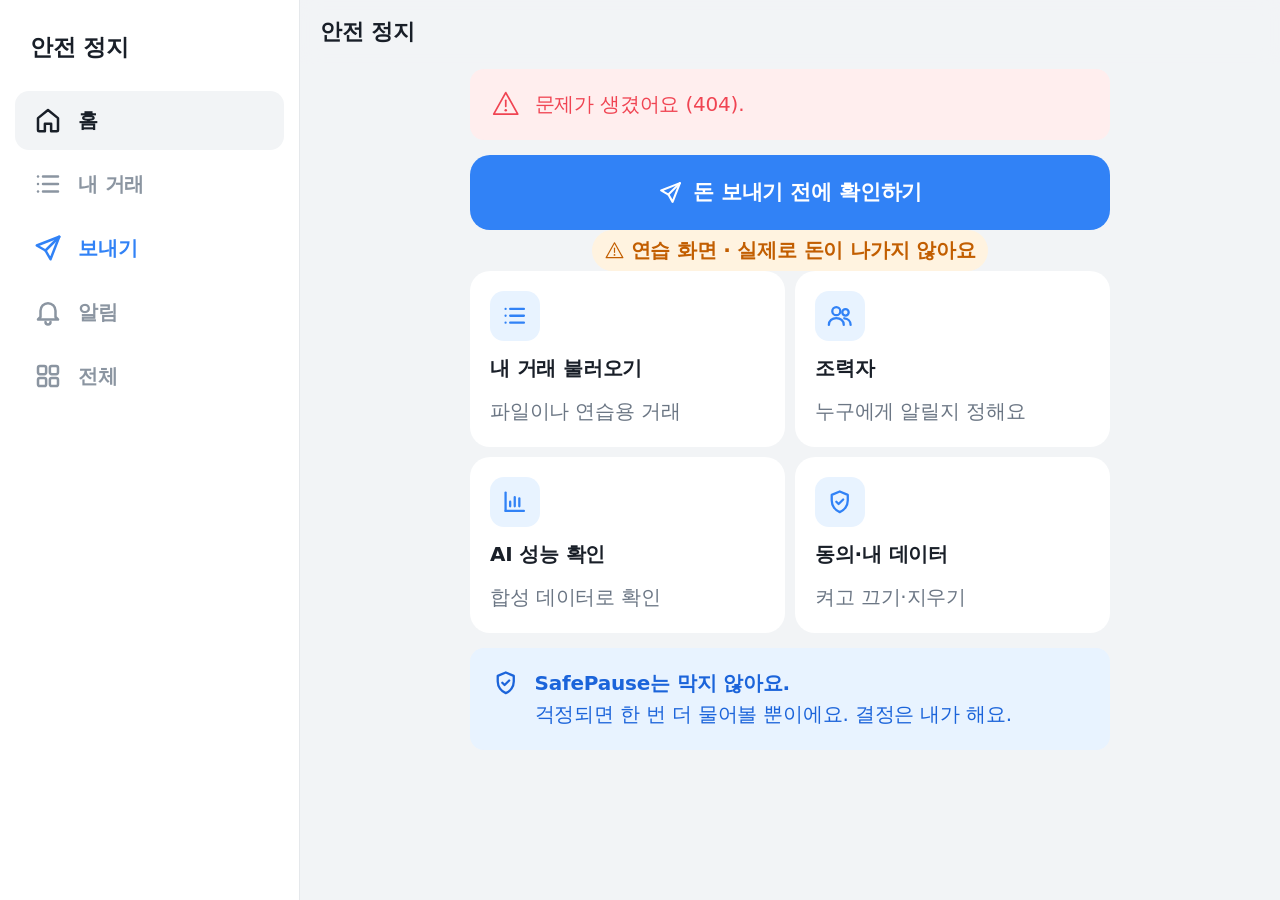
==== safepause/web/index.html @ 3ebd903e "refactor(api): 프레임워크 없는 서비스 계층·라우터·Pyodide 브리지, 새 화면(web), 서버 보안(세션 토큰·본문 한도·전역 예외), 저장 경쟁 수정" ====
<!doctype html>
<html lang="ko">
<head>
  <meta charset="utf-8">
  <meta name="viewport" content="width=device-width, initial-scale=1, viewport-fit=cover">
  <meta name="color-scheme" content="light dark">
  <meta name="theme-color" content="#f2f4f6" media="(prefers-color-scheme: light)">
  <meta name="theme-color" content="#101013" media="(prefers-color-scheme: dark)">
  <meta name="referrer" content="no-referrer">
  <meta http-equiv="Content-Security-Policy" content="default-src 'self'; script-src 'self' 'wasm-unsafe-eval'; worker-src 'self'; connect-src 'self'; img-src 'self' data: blob:; style-src 'self'; font-src 'self'; object-src 'none'; base-uri 'none'; form-action 'none'">
  <title>안전 정지 SafePause</title>
  <link rel="icon" href="icons/stop.svg" type="image/svg+xml">
  <link rel="stylesheet" href="css/app.css">
  <script type="module" src="js/main.js"></script>
</head>
<!-- spellcheck="false": 브라우저의 온라인 맞춤법 검사가 받는 사람·계좌번호 글을 밖으로 보내지 않게(S35) -->
<body spellcheck="false">
  <a class="skip-link" href="#main" data-skip="1">본문으로 바로 가기</a>

  <div id="app" class="app">
    <nav id="nav" class="bottom-nav" aria-label="주요 화면"></nav>
    <div class="shell">
      <header id="appbar" class="appbar"></header>
      <div id="engine-slot"></div>
      <main id="main" class="main" tabindex="-1"></main>
    </div>
    <div id="sheet-root"></div>
  </div>

  <div id="toast-root" class="toast-root"></div>
  <div id="announcer" class="sr-only" aria-live="assertive"></div>
  <noscript><p class="noscript">이 화면은 자바스크립트가 켜져 있어야 해요.</p></noscript>
</body>
</html>
---- safepause/web/css/app.css ----
/* SafePause v0.2 화면 스타일 — 모바일 우선, 토스 계열의 단순한 카드·목록 디자인.
 * - 외부 글꼴·CDN 없음(오프라인). 기기 기본 한글 글꼴을 쓴다.
 * - 글자 크기는 rem 단위(1rem = 20px, html 125%): 기본 글자 20px 이상(SPEC 접근성), 기기 글자 크기 설정을 그대로 따른다.
 * - 위계는 글자 크기 대신 굵기·색으로 나눈다(토스 '큰 글씨 모드' 수준).
 * - 밝은/어두운 모드, 움직임 줄이기 설정을 따른다.
 */

:root {
  --font: "Pretendard", "Apple SD Gothic Neo", "Noto Sans KR", "Noto Sans CJK KR", "Malgun Gothic",
    system-ui, -apple-system, "Segoe UI", sans-serif;

  --blue-50: #e8f3ff; --blue-100: #c9e2ff; --blue-400: #4593fc; --blue-500: #3182f6; --blue-600: #2272eb; --blue-700: #1b64da;
  --grey-50: #f9fafb; --grey-100: #f2f4f6; --grey-200: #e5e8eb; --grey-300: #d1d6db; --grey-400: #b0b8c1;
  --grey-500: #8b95a1; --grey-600: #6b7684; --grey-700: #4e5968; --grey-800: #333d4b; --grey-900: #191f28;
  --red-50: #ffeeee; --red-500: #f04452; --red-600: #e42939;
  --orange-50: #fff3e0; --orange-500: #fb8800; --orange-700: #c25e00;
  --green-50: #f0faf6; --green-500: #03b26c; --green-700: #028450;

  --bg: #ffffff;
  --bg-sub: var(--grey-100);
  --surface: #ffffff;
  --surface-2: var(--grey-50);
  --line: var(--grey-200);
  --text: var(--grey-900);
  --text-2: var(--grey-700);
  --text-3: var(--grey-600);
  --text-4: var(--grey-500);
  --primary: var(--blue-500);
  --primary-press: var(--blue-600);
  --primary-weak: var(--blue-50);
  --primary-weak-text: var(--blue-700);
  --danger: var(--red-500);
  --danger-weak: var(--red-50);
  --caution: var(--orange-500);
  --caution-text: var(--orange-700);
  --caution-weak: var(--orange-50);
  --ok: var(--green-500);
  --ok-text: var(--green-700);
  --ok-weak: var(--green-50);
  --scrim: rgba(0, 0, 0, 0.45);
  --shadow: 0 8px 24px rgba(0, 0, 0, 0.08);
  --focus: 0 0 0 3px rgba(49, 130, 246, 0.45);

  --r-s: 10px; --r-m: 14px; --r-l: 20px; --r-xl: 24px;
  --appbar-h: 3.2rem;
  --nav-h: 3.9rem;
  --gutter: 1rem;
  --content-max: 34rem;

  color-scheme: light dark;
}

@media (prefers-color-scheme: dark) {
  :root:not([data-theme="light"]) {
    --bg: #17171c; --bg-sub: #101013; --surface: #202027; --surface-2: #2c2c35; --line: #34343f;
    --text: #f5f6f8; --text-2: #c3c8cf; --text-3: #9ea4ad; --text-4: #7e858f;
    --primary: #4c8ff7; --primary-press: #3b7ff0; --primary-weak: #1c2c46; --primary-weak-text: #9cc3ff;
    --danger: #ff5b66; --danger-weak: #3a1d21; --caution: #ffa337; --caution-text: #ffba66; --caution-weak: #3a2a14;
    --ok: #2fd08a; --ok-text: #62e0a8; --ok-weak: #15332a; --scrim: rgba(0, 0, 0, 0.6); --shadow: none;
  }
}
:root[data-theme="dark"] {
  --bg: #17171c; --bg-sub: #101013; --surface: #202027; --surface-2: #2c2c35; --line: #34343f;
  --text: #f5f6f8; --text-2: #c3c8cf; --text-3: #9ea4ad; --text-4: #7e858f;
  --primary: #4c8ff7; --primary-press: #3b7ff0; --primary-weak: #1c2c46; --primary-weak-text: #9cc3ff;
  --danger: #ff5b66; --danger-weak: #3a1d21; --caution: #ffa337; --caution-text: #ffba66; --caution-weak: #3a2a14;
  --ok: #2fd08a; --ok-text: #62e0a8; --ok-weak: #15332a; --scrim: rgba(0, 0, 0, 0.6); --shadow: none;
}

/* ---- 기본 ------------------------------------------------------------------ */
*, *::before, *::after { box-sizing: border-box; }
html { font-size: 125%; -webkit-text-size-adjust: 100%; text-size-adjust: 100%; }
body {
  margin: 0; min-height: 100dvh; background: var(--bg-sub); color: var(--text);
  font-family: var(--font); font-size: 1rem; line-height: 1.55; letter-spacing: -0.01em;
  word-break: keep-all; overflow-wrap: anywhere; -webkit-font-smoothing: antialiased;
  -webkit-tap-highlight-color: transparent;
}
h1, h2, h3, h4, p, ul, ol, figure { margin: 0; }
ul, ol { padding: 0; list-style: none; }
button, input, select, textarea { font: inherit; color: inherit; letter-spacing: inherit; }
button { cursor: pointer; }
img, svg { display: block; }
[hidden] { display: none !important; }
:focus-visible { outline: none; box-shadow: var(--focus); border-radius: var(--r-s); }
.sr-only { position: absolute; width: 1px; height: 1px; padding: 0; margin: -1px; overflow: hidden; clip: rect(0 0 0 0); white-space: nowrap; border: 0; }
.skip-link { position: absolute; left: 1rem; top: -4rem; z-index: 100; background: var(--primary); color: #fff; padding: .6rem 1rem; border-radius: var(--r-s); text-decoration: none; font-weight: 700; }
.skip-link:focus { top: 1rem; }
.tnum { font-variant-numeric: tabular-nums; }

/* ---- 앱 틀(모바일: 위 앱바 + 아래 탭 / 넓은 화면: 왼쪽 메뉴) --------------------- */
.app { min-height: 100dvh; display: flex; flex-direction: column; }
.appbar {
  position: sticky; top: 0; z-index: 20; height: var(--appbar-h); display: flex; align-items: center; gap: .25rem;
  padding: 0 .5rem 0 var(--gutter); background: color-mix(in srgb, var(--bg-sub) 92%, transparent);
  backdrop-filter: saturate(1.4) blur(10px); -webkit-backdrop-filter: saturate(1.4) blur(10px);
}
.appbar.has-back { padding-left: .25rem; }
.appbar-title { flex: 1; font-size: 1.1rem; font-weight: 700; white-space: nowrap; overflow: hidden; text-overflow: ellipsis; }
.appbar-actions { display: flex; align-items: center; gap: .25rem; }
.icon-btn {
  width: 2.75rem; height: 2.75rem; display: inline-grid; place-items: center; border: 0; background: transparent;
  border-radius: 50%; color: var(--text-2);
}
.icon-btn:active { background: var(--line); }
.icon-btn svg { width: 1.5rem; height: 1.5rem; }

.main { flex: 1; width: 100%; max-width: var(--content-max); margin: 0 auto; padding: .25rem var(--gutter) calc(var(--nav-h) + 1.5rem); outline: none; }
.main.no-nav { padding-bottom: 2rem; }

.bottom-nav {
  position: fixed; left: 0; right: 0; bottom: 0; z-index: 30; height: var(--nav-h);
  display: grid; grid-template-columns: repeat(5, 1fr); background: var(--surface);
  border-top: 1px solid var(--line); padding: .25rem .25rem .35rem;
}
.nav-item {
  display: flex; flex-direction: column; align-items: center; justify-content: center; gap: .15rem; border: 0;
  background: transparent; color: var(--text-4); font-size: 1rem; font-weight: 600; text-decoration: none; border-radius: var(--r-m);
  min-height: 3rem;
}
.nav-item svg { width: 1.5rem; height: 1.5rem; }
.nav-item[aria-current="page"] { color: var(--text); }
.nav-item.primary-tab[aria-current="page"], .nav-item.primary-tab { color: var(--primary); }
.nav-item:active { background: var(--bg-sub); }

@media (min-width: 900px) {
  .app { flex-direction: row; }
  .bottom-nav {
    position: sticky; top: 0; left: auto; right: auto; height: 100dvh; width: 15rem; flex: none; order: -1;
    display: flex; flex-direction: column; gap: .25rem; padding: 1.25rem .75rem; border-top: 0; border-right: 1px solid var(--line);
  }
  .bottom-nav::before { content: "안전 정지"; font-size: 1.15rem; font-weight: 800; padding: .25rem .75rem 1rem; color: var(--text); }
  .nav-item { flex-direction: row; justify-content: flex-start; gap: .75rem; font-size: 1rem; padding: .7rem .9rem; min-height: 0; }
  .nav-item[aria-current="page"] { background: var(--bg-sub); }
  .shell { flex: 1; min-width: 0; display: flex; flex-direction: column; }
  .main { padding-bottom: 3rem; }
}

/* ---- 타이포그래피 ----------------------------------------------------------- */
.page-title { font-size: 1.45rem; font-weight: 800; line-height: 1.3; margin: .75rem 0 .35rem; letter-spacing: -0.02em; }
.page-sub { color: var(--text-3); margin-bottom: 1.25rem; }
.section-title { font-size: 1.1rem; font-weight: 700; margin: 1.75rem .25rem .75rem; display: flex; align-items: center; justify-content: space-between; gap: .5rem; }
.section-title .link { font-size: 1rem; font-weight: 600; color: var(--text-3); background: none; border: 0; padding: .25rem; display: inline-flex; align-items: center; }
.section-title .link svg { width: 1.1rem; height: 1.1rem; }
.muted { color: var(--text-3); }
.small { font-size: 1rem; }
.xs { font-size: 1rem; }
.strong { font-weight: 700; }
.center { text-align: center; }

/* ---- 카드·목록 ------------------------------------------------------------- */
.card { background: var(--surface); border-radius: var(--r-l); padding: 1.25rem; margin-bottom: .75rem; }
.card.tight { padding: .5rem 0; }
.card.flat { background: var(--surface-2); }
.card h2, .card h3 { font-size: 1.05rem; font-weight: 700; margin-bottom: .35rem; }
.card p + p { margin-top: .35rem; }
.card-row { display: flex; align-items: center; gap: .75rem; }
.card-row .grow { flex: 1; min-width: 0; }

.hero { padding: 1.5rem 1.25rem; }
.hero-status { display: flex; align-items: center; gap: .6rem; font-weight: 700; font-size: 1rem; margin-bottom: .5rem; }
.hero-status .dot { width: .625rem; height: .625rem; border-radius: 50%; background: var(--ok); box-shadow: 0 0 0 4px var(--ok-weak); }
.hero-status.off .dot { background: var(--grey-400); box-shadow: 0 0 0 4px var(--bg-sub); }
.hero-title { font-size: 1.35rem; font-weight: 800; line-height: 1.35; letter-spacing: -0.02em; }
.hero-note { color: var(--text-3); margin-top: .35rem; }

.stats { display: grid; grid-template-columns: repeat(3, 1fr); gap: .5rem; margin-top: 1.1rem; }
.stat { background: var(--surface-2); border-radius: var(--r-m); padding: .75rem .5rem; text-align: center; }
.stat b { display: block; font-size: 1.25rem; font-weight: 800; font-variant-numeric: tabular-nums; }
.stat span { font-size: 1rem; color: var(--text-3); font-weight: 600; }
.stat.caution b { color: var(--caution-text); }
.stat.high b { color: var(--danger); }
.stat.ok b { color: var(--ok-text); }

.list { background: var(--surface); border-radius: var(--r-l); overflow: hidden; margin-bottom: .75rem; }
.list-head { padding: 1rem 1.25rem .25rem; font-size: 1rem; font-weight: 700; color: var(--text-3); }
.row {
  width: 100%; display: flex; align-items: center; gap: .875rem; padding: .875rem 1.25rem; background: none; border: 0;
  text-align: left; color: inherit; text-decoration: none; min-height: 4rem;
}
button.row:active, a.row:active { background: var(--bg-sub); }
.row + .row { border-top: 1px solid color-mix(in srgb, var(--line) 60%, transparent); }
.row-icon {
  width: 2.625rem; height: 2.625rem; border-radius: 50%; display: grid; place-items: center; flex: none;
  background: var(--bg-sub); color: var(--text-2);
}
.row-icon svg { width: 1.375rem; height: 1.375rem; }
.row-icon.blue { background: var(--primary-weak); color: var(--primary); }
.row-icon.red { background: var(--danger-weak); color: var(--danger); }
.row-icon.orange { background: var(--caution-weak); color: var(--caution-text); }
.row-icon.green { background: var(--ok-weak); color: var(--ok-text); }
.row-main { flex: 1; min-width: 0; }
.row-title { font-weight: 600; white-space: nowrap; overflow: hidden; text-overflow: ellipsis; }
.row-sub { font-size: 1rem; color: var(--text-3); margin-top: .1rem; }
.row-end { text-align: right; flex: none; max-width: 100%; }
.row.wrap { flex-wrap: wrap; }
.row.wrap .row-end { margin-left: auto; }
.row-amount { font-weight: 700; font-variant-numeric: tabular-nums; }
.row-amount.in { color: var(--primary); }
.row-chev { color: var(--grey-400); width: 1.25rem; height: 1.25rem; flex: none; }
.row-chev svg { width: 1.25rem; height: 1.25rem; }
.row-tags { display: flex; flex-wrap: wrap; gap: .3rem; margin-top: .4rem; }

.date-head { font-size: 1rem; font-weight: 700; color: var(--text-3); padding: 1rem 1.25rem .25rem; }

/* ---- 뱃지·태그·칩 ----------------------------------------------------------- */
.badge { display: inline-flex; align-items: center; gap: .25rem; font-size: 1rem; font-weight: 700; padding: .2rem .55rem; border-radius: 999px; white-space: nowrap; }
.badge svg { width: .95rem; height: .95rem; }
.badge.none { background: var(--ok-weak); color: var(--ok-text); }
.badge.caution { background: var(--caution-weak); color: var(--caution-text); }
.badge.high { background: var(--danger-weak); color: var(--danger); }
.badge.info { background: var(--primary-weak); color: var(--primary-weak-text); }
.badge.grey { background: var(--bg-sub); color: var(--text-3); }
.tag { display: inline-flex; align-items: center; gap: .25rem; font-size: 1rem; font-weight: 600; color: var(--text-2); background: var(--bg-sub); padding: .2rem .55rem; border-radius: var(--r-s); }
.tag svg { width: .95rem; height: .95rem; }

.chips { display: flex; gap: .5rem; overflow-x: auto; padding: .25rem 0 .75rem; scrollbar-width: none; }
.chips::-webkit-scrollbar { display: none; }
.chip {
  flex: none; border: 1px solid var(--line); background: var(--surface); color: var(--text-2); border-radius: 999px;
  padding: .5rem 1rem; font-weight: 600; font-size: 1rem; display: inline-flex; align-items: center; gap: .35rem;
}
.chip[aria-pressed="true"] { background: var(--grey-800); border-color: var(--grey-800); color: #fff; }
:root[data-theme="dark"] .chip[aria-pressed="true"] { background: var(--text); color: var(--bg); }
@media (prefers-color-scheme: dark) { :root:not([data-theme="light"]) .chip[aria-pressed="true"] { background: var(--text); color: var(--bg); } }
.chip svg { width: 1rem; height: 1rem; }

/* ---- 버튼 ----------------------------------------------------------------- */
.btn {
  display: inline-flex; align-items: center; justify-content: center; gap: .5rem; border: 0; border-radius: var(--r-m);
  font-weight: 700; padding: .8rem 1.1rem; min-height: 3.25rem; background: var(--bg-sub); color: var(--text);
  transition: transform .08s ease, background-color .15s ease; text-decoration: none; line-height: 1.3;
}
.btn:active:not(:disabled) { transform: scale(0.98); }
.btn:disabled { opacity: .45; cursor: not-allowed; }
.btn svg { width: 1.25rem; height: 1.25rem; flex: none; }
.btn.primary { background: var(--primary); color: #fff; }
.btn.primary:active:not(:disabled) { background: var(--primary-press); }
.btn.weak { background: var(--primary-weak); color: var(--primary-weak-text); }
.btn.danger { background: var(--danger); color: #fff; }
.btn.danger-weak { background: var(--danger-weak); color: var(--danger); }
.btn.ghost { background: transparent; color: var(--text-2); }
.btn.block { width: 100%; }
.btn.big { min-height: 3.75rem; font-size: 1.05rem; border-radius: var(--r-l); }
.btn.sm { min-height: 2.5rem; padding: .45rem .85rem; font-size: 1rem; border-radius: var(--r-s); }
.btn[aria-busy="true"] { position: relative; color: transparent; }
.btn[aria-busy="true"]::after {
  content: ""; position: absolute; width: 1.25rem; height: 1.25rem; border-radius: 50%;
  border: 2.5px solid rgba(255, 255, 255, .5); border-top-color: #fff; animation: spin .8s linear infinite;
}
.btn:not(.primary):not(.danger)[aria-busy="true"]::after { border-color: var(--line); border-top-color: var(--text-2); }
.btn-row { display: flex; gap: .5rem; }
.btn-row > .btn { flex: 1; }
.btn-col { display: grid; gap: .5rem; }

.quick { display: grid; grid-template-columns: repeat(2, 1fr); gap: .5rem; margin-bottom: .75rem; }
.quick-item {
  display: flex; flex-direction: column; align-items: flex-start; gap: .6rem; padding: 1rem; border: 0; border-radius: var(--r-l);
  background: var(--surface); color: var(--text); text-align: left; text-decoration: none; min-height: 6.25rem;
}
.quick-item:active { background: var(--surface-2); }
.quick-item .qi-icon { width: 2.5rem; height: 2.5rem; border-radius: var(--r-m); display: grid; place-items: center; background: var(--primary-weak); color: var(--primary); }
.quick-item .qi-icon svg { width: 1.375rem; height: 1.375rem; }
.quick-item b { font-size: 1rem; }
.quick-item span { font-size: 1rem; color: var(--text-3); }

.cta-bar {
  position: sticky; bottom: calc(var(--nav-h) + .5rem); z-index: 10; padding-top: .75rem;
  background: linear-gradient(to bottom, transparent, var(--bg-sub) 35%);
}
@media (min-width: 900px) { .cta-bar { bottom: 1rem; } }
.main.no-nav .cta-bar { bottom: .75rem; }

/* ---- 입력 ----------------------------------------------------------------- */
.field { margin-bottom: 1.1rem; }
.field > label, .field-label { display: block; font-size: 1rem; font-weight: 600; color: var(--text-2); margin-bottom: .4rem; }
.input, select.input, textarea.input {
  width: 100%; border: 1.5px solid transparent; background: var(--bg-sub); border-radius: var(--r-m);
  padding: .85rem 1rem; min-height: 3.25rem; font-size: 1rem; outline: none; appearance: none;
}
.card .input { background: var(--surface-2); }
.input:focus { border-color: var(--primary); background: var(--surface); }
.input.big { font-size: 1.35rem; font-weight: 700; padding: .9rem 1rem; }
.input[aria-invalid="true"] { border-color: var(--danger); }
textarea.input { min-height: 5rem; resize: vertical; }
select.input { background-image: linear-gradient(45deg, transparent 50%, var(--text-3) 50%), linear-gradient(135deg, var(--text-3) 50%, transparent 50%);
  background-position: calc(100% - 1.25rem) 50%, calc(100% - .95rem) 50%; background-size: .35rem .35rem; background-repeat: no-repeat; padding-right: 2.5rem; }
.hint { font-size: 1rem; color: var(--text-3); margin-top: .35rem; }
.amount-easy { font-size: 1rem; font-weight: 700; color: var(--primary); min-height: 1.5rem; margin-top: .35rem; }
.error-text { color: var(--danger); font-weight: 600; font-size: 1rem; margin-top: .5rem; }

.segmented { display: grid; grid-auto-flow: column; grid-auto-columns: 1fr; gap: .25rem; background: var(--bg-sub); border-radius: var(--r-m); padding: .25rem; }
.card .segmented { background: var(--surface-2); }
.segmented label { position: relative; }
.segmented input { position: absolute; opacity: 0; inset: 0; margin: 0; cursor: pointer; }
.segmented span {
  display: flex; align-items: center; justify-content: center; gap: .3rem; text-align: center; padding: .65rem .4rem;
  border-radius: var(--r-s); font-weight: 600; font-size: 1rem; color: var(--text-3); min-height: 2.75rem; line-height: 1.25;
}
.segmented span svg { width: 1.05rem; height: 1.05rem; flex: none; }
.segmented input:checked + span { background: var(--surface); color: var(--text); box-shadow: 0 1px 4px rgba(0,0,0,.08); }
.segmented input:focus-visible + span { box-shadow: var(--focus); }

.check-row { display: flex; align-items: center; gap: .75rem; padding: .6rem 0; cursor: pointer; }
.check-row input[type="checkbox"], .check-row input[type="radio"] { width: 1.375rem; height: 1.375rem; accent-color: var(--primary); flex: none; margin: 0; }
.check-row .grow { flex: 1; }

/* 스위치 */
.switch-row { display: flex; align-items: flex-start; gap: .875rem; padding: 1.1rem 1.25rem; }
.switch-row + .switch-row { border-top: 1px solid color-mix(in srgb, var(--line) 60%, transparent); }
.switch-row .row-main h3 { font-size: 1rem; font-weight: 700; margin-bottom: .2rem; }
.switch-row .row-main p { font-size: 1rem; color: var(--text-3); }
.switch {
  flex: none; width: 3.25rem; height: 2rem; border-radius: 999px; border: 0; background: var(--grey-300);
  position: relative; transition: background-color .2s ease; margin-top: .15rem; padding: 0;
}
.switch::after {
  content: ""; position: absolute; top: .1875rem; left: .1875rem; width: 1.625rem; height: 1.625rem; border-radius: 50%;
  background: #fff; box-shadow: 0 1px 3px rgba(0,0,0,.25); transition: transform .2s ease;
}
.switch[aria-checked="true"] { background: var(--primary); }
.switch[aria-checked="true"]::after { transform: translateX(1.25rem); }
.switch[aria-busy="true"] { opacity: .6; }

/* ---- 안내 상자 ------------------------------------------------------------ */
.notice { display: flex; gap: .75rem; align-items: flex-start; padding: 1rem 1.1rem; border-radius: var(--r-m); background: var(--surface-2); margin-bottom: .75rem; font-size: 1rem; color: var(--text-2); }
.notice svg { width: 1.375rem; height: 1.375rem; flex: none; margin-top: .05rem; }
.notice.blue { background: var(--primary-weak); color: var(--primary-weak-text); }
.notice.red { background: var(--danger-weak); color: var(--danger); }
.notice.orange { background: var(--caution-weak); color: var(--caution-text); }
.notice.green { background: var(--ok-weak); color: var(--ok-text); }
.notice strong { font-weight: 700; }
.notice ul { list-style: disc; padding-left: 1.2rem; margin-top: .3rem; }
.practice-pill { display: inline-flex; align-items: center; gap: .35rem; font-size: 1rem; font-weight: 700; color: var(--caution-text); background: var(--caution-weak); border-radius: 999px; padding: .25rem .65rem; }
.practice-pill svg { width: .95rem; height: .95rem; }

.empty { text-align: center; padding: 2.5rem 1rem; color: var(--text-3); }
.empty svg { width: 3rem; height: 3rem; margin: 0 auto .75rem; color: var(--grey-400); }
.empty b { display: block; color: var(--text-2); font-size: 1rem; margin-bottom: .25rem; }

/* ---- 표(성능 확인) --------------------------------------------------------- */
.table-wrap { overflow-x: auto; border-radius: var(--r-m); background: var(--surface); margin-bottom: .75rem; }
table { border-collapse: collapse; width: 100%; font-size: 1rem; }
caption { text-align: left; font-weight: 700; padding: .9rem 1rem .4rem; }
th, td { padding: .6rem .8rem; border-top: 1px solid var(--line); text-align: left; vertical-align: top; }
thead th { border-top: 0; color: var(--text-3); font-size: 1rem; font-weight: 700; white-space: nowrap; }
td.num { text-align: right; font-variant-numeric: tabular-nums; white-space: nowrap; font-weight: 600; }
tbody th { font-weight: 600; color: var(--text-2); }

.meter { height: .5rem; border-radius: 999px; background: var(--bg-sub); overflow: hidden; margin-top: .4rem; }
.meter > i { display: block; height: 100%; border-radius: inherit; background: var(--primary); }
.metric { padding: .9rem 1.25rem; }
.metric + .metric { border-top: 1px solid color-mix(in srgb, var(--line) 60%, transparent); }
.metric-top { display: flex; justify-content: space-between; gap: .75rem; align-items: baseline; }
.metric-top b { font-size: 1.05rem; font-variant-numeric: tabular-nums; }

/* ---- 시트·대화상자 ---------------------------------------------------------- */
.overlay { position: fixed; inset: 0; z-index: 50; background: var(--scrim); display: flex; align-items: flex-end; justify-content: center; animation: fade .18s ease; }
.sheet {
  width: 100%; max-width: 36rem; max-height: calc(100dvh - 2rem); overflow-y: auto; background: var(--surface);
  border-radius: var(--r-xl) var(--r-xl) 0 0; padding: .6rem var(--gutter) 1.5rem; animation: rise .24s cubic-bezier(.2,.8,.2,1);
  overscroll-behavior: contain; outline: none;
}
.sheet::before { content: ""; display: block; width: 2.5rem; height: .3rem; border-radius: 999px; background: var(--grey-300); margin: 0 auto 1rem; }
.sheet-title { font-size: 1.25rem; font-weight: 800; margin-bottom: .5rem; line-height: 1.35; outline: none; }
.sheet-sub { color: var(--text-3); margin-bottom: 1.1rem; }
.sheet-actions { display: grid; gap: .5rem; margin-top: 1.25rem; }
@media (min-width: 600px) {
  .overlay { align-items: center; padding: 1rem; }
  .sheet { border-radius: var(--r-xl); max-height: calc(100dvh - 4rem); }
  .sheet::before { display: none; }
}

/* 안전 정지 카드(보내기 전 확인) */
.pause { padding-top: 0; }
.pause-head { margin: 0 calc(-1 * var(--gutter)) 1.1rem; padding: 1.25rem var(--gutter) 1.1rem; display: flex; flex-direction: column; align-items: center; text-align: center; gap: .6rem; }
.pause.level-high .pause-head { background: var(--danger-weak); }
.pause.level-caution .pause-head { background: var(--caution-weak); }
.pause.level-none .pause-head { background: var(--ok-weak); }
.pictos { display: flex; gap: .75rem; justify-content: center; }
.pictos .picto { width: 3.5rem; height: 3.5rem; }
.pause.level-high .pictos { color: var(--danger); }
.pause.level-caution .pictos { color: var(--caution-text); }
.pause-title { font-size: 1.35rem; font-weight: 800; line-height: 1.35; outline: none; }
.pause-lines { display: grid; gap: .5rem; margin-bottom: 1rem; }
.pause-lines li { background: var(--surface-2); border-radius: var(--r-m); padding: .8rem 1rem; font-size: 1rem; font-weight: 600; }
.pause-question { font-size: 1.15rem; font-weight: 800; text-align: center; margin: 1.1rem 0 .25rem; }
.choice-btn { justify-content: flex-start; text-align: left; min-height: 3.75rem; font-size: 1rem; }
.choice-btn .ci { width: 2.25rem; height: 2.25rem; border-radius: 50%; display: grid; place-items: center; background: rgba(255,255,255,.2); flex: none; }
.btn:not(.primary):not(.danger) .ci { background: var(--surface); }
.helper-note { display: flex; gap: .6rem; align-items: flex-start; font-size: 1rem; color: var(--text-2); background: var(--surface-2); border-radius: var(--r-m); padding: .85rem 1rem; margin-top: .5rem; }
.helper-note svg { width: 1.25rem; height: 1.25rem; flex: none; margin-top: .1rem; }

/* 결과 화면 */
.result-hero { text-align: center; padding: 1.75rem 1rem 1rem; }
.result-hero .big-icon { width: 4.5rem; height: 4.5rem; border-radius: 50%; margin: 0 auto 1rem; display: grid; place-items: center; background: var(--ok-weak); color: var(--ok-text); }
.result-hero .big-icon svg { width: 2.5rem; height: 2.5rem; }
.result-hero.stop .big-icon { background: var(--danger-weak); color: var(--danger); }
.result-hero.ask .big-icon { background: var(--primary-weak); color: var(--primary); }
.result-hero h2 { font-size: 1.35rem; font-weight: 800; outline: none; }
.result-lines { display: grid; gap: .4rem; margin: .5rem 0 1rem; }
.result-lines p { color: var(--text-2); }

/* 엔진 준비(모바일) */
.engine-bar { display: flex; align-items: center; gap: .6rem; font-size: 1rem; font-weight: 600; color: var(--primary-weak-text); background: var(--primary-weak); border-radius: var(--r-m); padding: .65rem .9rem; margin: .5rem 0 .75rem; }
.engine-bar .spinner { width: 1rem; height: 1rem; border-radius: 50%; border: 2.5px solid color-mix(in srgb, var(--primary) 30%, transparent); border-top-color: var(--primary); animation: spin .8s linear infinite; flex: none; }
.engine-bar.error { background: var(--danger-weak); color: var(--danger); }

/* 온보딩 */
.onboard { min-height: 100dvh; display: flex; flex-direction: column; background: var(--surface); }
.onboard-body { flex: 1; width: 100%; max-width: var(--content-max); margin: 0 auto; padding: 2rem var(--gutter) 1rem; }
.onboard-foot { width: 100%; max-width: var(--content-max); margin: 0 auto; padding: 1rem var(--gutter) 1.5rem; display: grid; gap: .5rem; }
.onboard-hero { width: 5rem; height: 5rem; border-radius: 1.5rem; background: var(--primary); color: #fff; display: grid; place-items: center; margin-bottom: 1.5rem; }
.onboard-hero svg { width: 3rem; height: 3rem; }
.onboard h1 { font-size: 1.5rem; font-weight: 800; line-height: 1.35; margin-bottom: .75rem; letter-spacing: -0.02em; outline: none; }
.steps-dots { display: flex; gap: .35rem; margin-bottom: 1.5rem; }
.steps-dots i { width: .5rem; height: .5rem; border-radius: 999px; background: var(--grey-300); }
.steps-dots i.on { width: 1.25rem; background: var(--primary); }
.promise { display: grid; gap: .75rem; margin-top: 1.25rem; }
.promise li { display: flex; gap: .75rem; align-items: flex-start; background: var(--surface-2); border-radius: var(--r-m); padding: .9rem 1rem; }
.promise li svg { width: 1.5rem; height: 1.5rem; color: var(--primary); flex: none; }

/* 토스트 */
.toast-root { position: fixed; left: 0; right: 0; bottom: calc(var(--nav-h) + 1rem); z-index: 80; display: grid; justify-items: center; pointer-events: none; padding: 0 1rem; }
.toast { background: rgba(25, 31, 40, .94); color: #fff; padding: .8rem 1.1rem; border-radius: var(--r-m); font-weight: 600; font-size: 1rem; max-width: 30rem; box-shadow: var(--shadow); animation: rise .2s ease; pointer-events: auto; }
.toast.error { background: var(--danger); }
@media (min-width: 900px) { .toast-root { bottom: 1.5rem; } }

/* 불러오는 중 */
.skeleton { background: linear-gradient(90deg, var(--surface-2) 25%, var(--line) 37%, var(--surface-2) 63%); background-size: 400% 100%; animation: shimmer 1.4s ease infinite; border-radius: var(--r-m); }
.sk-line { height: 1rem; margin: .5rem 0; }
.sk-block { height: 6rem; margin-bottom: .75rem; border-radius: var(--r-l); }

@keyframes spin { to { transform: rotate(360deg); } }
@keyframes rise { from { transform: translateY(16px); opacity: 0; } to { transform: none; opacity: 1; } }
@keyframes fade { from { opacity: 0; } to { opacity: 1; } }
@keyframes shimmer { 0% { background-position: 100% 50%; } 100% { background-position: 0 50%; } }

@media (prefers-reduced-motion: reduce) {
  *, *::before, *::after { animation-duration: .001ms !important; animation-iteration-count: 1 !important; transition-duration: .001ms !important; }
}

.noscript { padding: 2rem; font-size: 1.05rem; }
.picto { width: 1.5rem; height: 1.5rem; }
.ic { width: 1.25rem; height: 1.25rem; display: inline-block; }
.divider { height: .5rem; }
.main.onboard { max-width: none; padding: 0; }
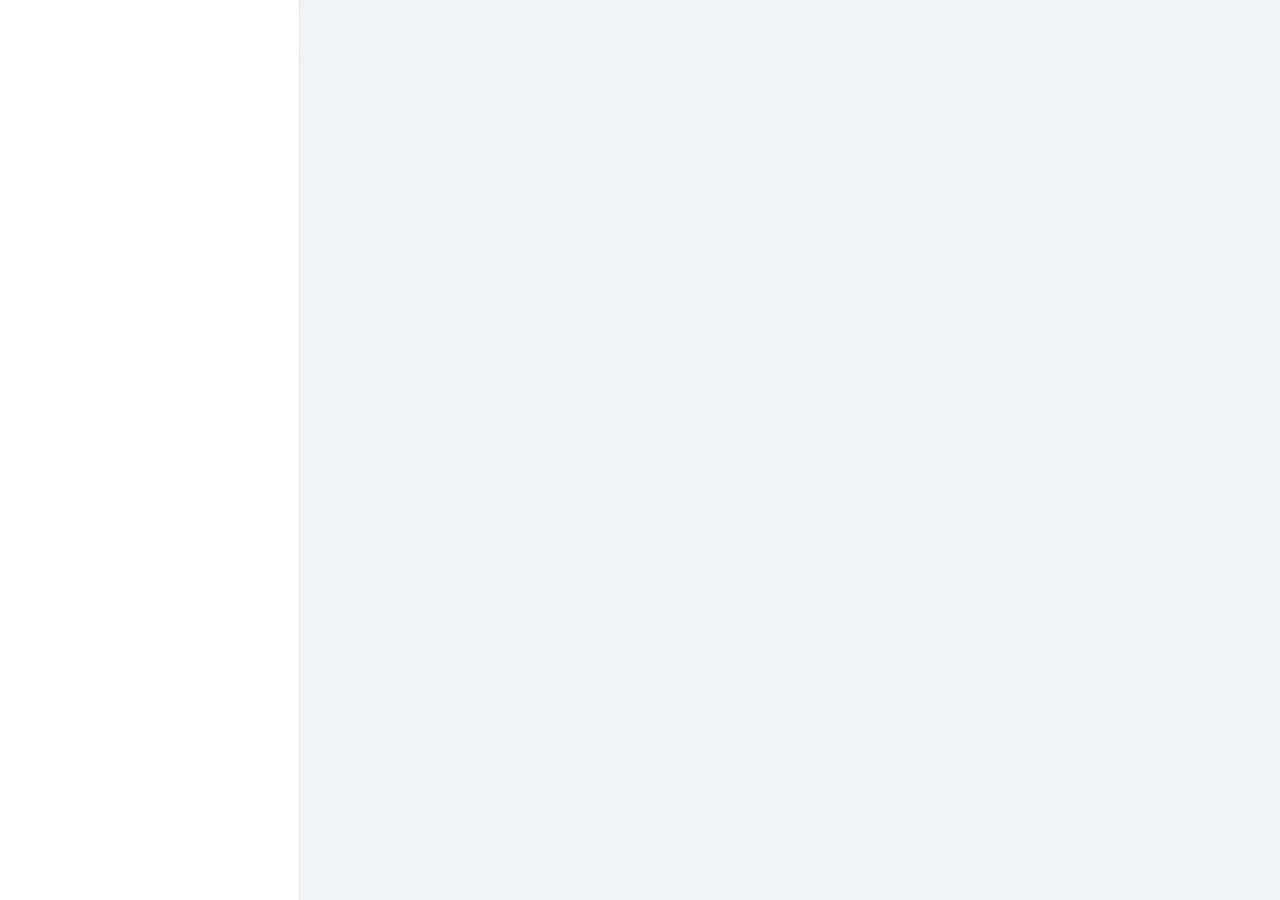
==== commit e2528fb4: "feat(v0.3): 착취 알아차림 앱으로 화면 개편 — 알림 보내기·상담하는 곳·담은 거래·돈 흐름 분석 - 홈: 뱅크샐러드식 돈 흐름 분석(월별 막대·결제 방법 비율·시간대·많" ====
--- a/safepause/web/index.html
+++ b/safepause/web/index.html
@@ -8,9 +8,16 @@
   <meta name="theme-color" content="#101013" media="(prefers-color-scheme: dark)">
   <meta name="referrer" content="no-referrer">
   <meta http-equiv="Content-Security-Policy" content="default-src 'self'; script-src 'self' 'wasm-unsafe-eval'; worker-src 'self'; connect-src 'self'; img-src 'self' data: blob:; style-src 'self'; font-src 'self'; object-src 'none'; base-uri 'none'; form-action 'none'">
-  <title>안전 정지 SafePause</title>
+  <!-- 홈 화면에 더할 때 보이는 이름(안드로이드 앱 런처 이름 strings.xml app_name과 같음) -->
+  <meta name="application-name" content="SafePause">
+  <meta name="apple-mobile-web-app-title" content="SafePause">
+  <title>SafePause</title>
   <link rel="icon" href="icons/stop.svg" type="image/svg+xml">
   <link rel="stylesheet" href="css/app.css">
+  <link rel="stylesheet" href="css/views/home.css">
+  <link rel="stylesheet" href="css/views/txns.css">
+  <link rel="stylesheet" href="css/views/notify.css">
+  <link rel="stylesheet" href="css/views/more.css">
   <script type="module" src="js/main.js"></script>
 </head>
 <!-- spellcheck="false": 브라우저의 온라인 맞춤법 검사가 받는 사람·계좌번호 글을 밖으로 보내지 않게(S35) -->
--- a/safepause/web/css/app.css
+++ b/safepause/web/css/app.css
@@ -1,8 +1,9 @@
-/* SafePause v0.2 화면 스타일 — 모바일 우선, 토스 계열의 단순한 카드·목록 디자인.
+/* SafePause v0.3 공용 화면 스타일 — 모바일 우선. 토스의 단순한 카드·목록 + 뱅크샐러드의 숫자·차트.
+ * - 화면별 스타일은 css/views/{home,txns,notify,more}.css에 둔다. 여기는 토큰과 여러 화면이 같이 쓰는 부품만.
  * - 외부 글꼴·CDN 없음(오프라인). 기기 기본 한글 글꼴을 쓴다.
  * - 글자 크기는 rem 단위(1rem = 20px, html 125%): 기본 글자 20px 이상(SPEC 접근성), 기기 글자 크기 설정을 그대로 따른다.
  * - 위계는 글자 크기 대신 굵기·색으로 나눈다(토스 '큰 글씨 모드' 수준).
- * - 밝은/어두운 모드, 움직임 줄이기 설정을 따른다.
+ * - 밝은/어두운 모드, 움직임 줄이기 설정을 따른다. 앱 설정의 글자 크기(html[data-font])·화면 모드(html[data-theme])가 이긴다.
  */
 
 :root {
@@ -23,7 +24,7 @@
   --line: var(--grey-200);
   --text: var(--grey-900);
   --text-2: var(--grey-700);
-  --text-3: var(--grey-600);
+  --text-3: #5f6b7a;          /* 바탕(#f2f4f6) 위 4.9:1 */
   --text-4: var(--grey-500);
   --primary: var(--blue-500);
   --primary-press: var(--blue-600);
@@ -32,14 +33,26 @@
   --danger: var(--red-500);
   --danger-weak: var(--red-50);
   --caution: var(--orange-500);
-  --caution-text: var(--orange-700);
+  --caution-text: #a14d00;     /* 5.3:1 */
   --caution-weak: var(--orange-50);
   --ok: var(--green-500);
-  --ok-text: var(--green-700);
+  --ok-text: #027a4a;          /* 5.1:1 */
+  --danger-text: #d22030;      /* 흰 바탕 5.3:1 */
+  --danger-weak-text: #c0172a; /* 연한 빨강 바탕 5.5:1 */
   --ok-weak: var(--green-50);
   --scrim: rgba(0, 0, 0, 0.45);
   --shadow: 0 8px 24px rgba(0, 0, 0, 0.08);
+  --shadow-card: 0 1px 2px rgba(0, 0, 0, 0.04), 0 2px 12px rgba(0, 0, 0, 0.04);   /* 카드 그림자(어두운 모드는 없음) */
   --focus: 0 0 0 3px rgba(49, 130, 246, 0.45);
+
+  /* 차트 색 5개(결제 방법 순서: 이체·카드·휴대폰 결제·휴대폰 요금·그 밖). 흰 바탕·회색 바탕 모두 3:1 이상,
+     이웃한 색끼리 색약 시뮬레이션에서도 구별(OKLab ΔE 11 이상). 글자는 이 색으로 쓰지 않고 --text 계열을 쓴다 */
+  --chart-1: #3182f6; --chart-2: #0a8f7a; --chart-3: #b06f00; --chart-4: #c7417c; --chart-5: #6a4fd6;
+  --chart-grid: var(--grey-200);    /* 기준선·눈금 */
+  --chart-track: var(--grey-100);   /* 비율 막대의 빈 부분 */
+  --chart-flag: var(--danger);      /* 걱정되는 거래 점 표시(상태 색, 늘 글자와 함께) */
+
+  --title-section: 1.1rem;          /* 섹션 제목 크기 */
 
   --r-s: 10px; --r-m: 14px; --r-l: 20px; --r-xl: 24px;
   --appbar-h: 3.2rem;
@@ -57,6 +70,10 @@
     --primary: #4c8ff7; --primary-press: #3b7ff0; --primary-weak: #1c2c46; --primary-weak-text: #9cc3ff;
     --danger: #ff5b66; --danger-weak: #3a1d21; --caution: #ffa337; --caution-text: #ffba66; --caution-weak: #3a2a14;
     --ok: #2fd08a; --ok-text: #62e0a8; --ok-weak: #15332a; --scrim: rgba(0, 0, 0, 0.6); --shadow: none;
+    --danger-text: #ff7a83; --danger-weak-text: #ff8a92; --shadow-card: none;
+    --chart-1: #4c8ff7; --chart-2: #1f9e88; --chart-3: #c98500; --chart-4: #e0628f; --chart-5: #8b78e8;
+    --chart-grid: #34343f; --chart-track: #2c2c35;
+    color-scheme: dark;
   }
 }
 :root[data-theme="dark"] {
@@ -65,11 +82,19 @@
   --primary: #4c8ff7; --primary-press: #3b7ff0; --primary-weak: #1c2c46; --primary-weak-text: #9cc3ff;
   --danger: #ff5b66; --danger-weak: #3a1d21; --caution: #ffa337; --caution-text: #ffba66; --caution-weak: #3a2a14;
   --ok: #2fd08a; --ok-text: #62e0a8; --ok-weak: #15332a; --scrim: rgba(0, 0, 0, 0.6); --shadow: none;
-}
+  --danger-text: #ff7a83; --danger-weak-text: #ff8a92; --shadow-card: none;
+  --chart-1: #4c8ff7; --chart-2: #1f9e88; --chart-3: #c98500; --chart-4: #e0628f; --chart-5: #8b78e8;
+  --chart-grid: #34343f; --chart-track: #2c2c35;
+  color-scheme: dark;
+}
+:root[data-theme="light"] { color-scheme: light; }
 
 /* ---- 기본 ------------------------------------------------------------------ */
 *, *::before, *::after { box-sizing: border-box; }
 html { font-size: 125%; -webkit-text-size-adjust: 100%; text-size-adjust: 100%; }
+/* 앱 설정의 글자 크기: 보통(125%)·크게·아주 크게. 모든 크기가 rem이라 함께 커진다 */
+html[data-font="l"] { font-size: 140%; }
+html[data-font="xl"] { font-size: 160%; }
 body {
   margin: 0; min-height: 100dvh; background: var(--bg-sub); color: var(--text);
   font-family: var(--font); font-size: 1rem; line-height: 1.55; letter-spacing: -0.01em;
@@ -84,8 +109,8 @@
 [hidden] { display: none !important; }
 :focus-visible { outline: none; box-shadow: var(--focus); border-radius: var(--r-s); }
 .sr-only { position: absolute; width: 1px; height: 1px; padding: 0; margin: -1px; overflow: hidden; clip: rect(0 0 0 0); white-space: nowrap; border: 0; }
-.skip-link { position: absolute; left: 1rem; top: -4rem; z-index: 100; background: var(--primary); color: #fff; padding: .6rem 1rem; border-radius: var(--r-s); text-decoration: none; font-weight: 700; }
-.skip-link:focus { top: 1rem; }
+.skip-link { position: absolute; left: 1rem; top: 0; transform: translateY(-120vh); z-index: 100; background: var(--primary); color: #fff; padding: .6rem 1rem; border-radius: var(--r-s); text-decoration: none; font-weight: 700; }
+.skip-link:focus { transform: translateY(1rem); }
 .tnum { font-variant-numeric: tabular-nums; }
 
 /* ---- 앱 틀(모바일: 위 앱바 + 아래 탭 / 넓은 화면: 왼쪽 메뉴) --------------------- */
@@ -120,7 +145,7 @@
 }
 .nav-item svg { width: 1.5rem; height: 1.5rem; }
 .nav-item[aria-current="page"] { color: var(--text); }
-.nav-item.primary-tab[aria-current="page"], .nav-item.primary-tab { color: var(--primary); }
+/* 보내기 탭도 다른 탭과 같게: 늘 파랗게 두면 지금 보는 탭으로 잘못 보인다 */
 .nav-item:active { background: var(--bg-sub); }
 
 @media (min-width: 900px) {
@@ -129,7 +154,7 @@
     position: sticky; top: 0; left: auto; right: auto; height: 100dvh; width: 15rem; flex: none; order: -1;
     display: flex; flex-direction: column; gap: .25rem; padding: 1.25rem .75rem; border-top: 0; border-right: 1px solid var(--line);
   }
-  .bottom-nav::before { content: "안전 정지"; font-size: 1.15rem; font-weight: 800; padding: .25rem .75rem 1rem; color: var(--text); }
+  .bottom-nav .nav-brand { display: flex; padding: .25rem .75rem 1rem; }
   .nav-item { flex-direction: row; justify-content: flex-start; gap: .75rem; font-size: 1rem; padding: .7rem .9rem; min-height: 0; }
   .nav-item[aria-current="page"] { background: var(--bg-sub); }
   .shell { flex: 1; min-width: 0; display: flex; flex-direction: column; }
@@ -214,8 +239,7 @@
 .tag { display: inline-flex; align-items: center; gap: .25rem; font-size: 1rem; font-weight: 600; color: var(--text-2); background: var(--bg-sub); padding: .2rem .55rem; border-radius: var(--r-s); }
 .tag svg { width: .95rem; height: .95rem; }
 
-.chips { display: flex; gap: .5rem; overflow-x: auto; padding: .25rem 0 .75rem; scrollbar-width: none; }
-.chips::-webkit-scrollbar { display: none; }
+.chips { display: flex; flex-wrap: wrap; gap: .5rem; padding: .25rem 0 .75rem; }   /* 옆으로 숨은 칩은 찾기 어려워 줄바꿈으로 모두 보이게 */
 .chip {
   flex: none; border: 1px solid var(--line); background: var(--surface); color: var(--text-2); border-radius: 999px;
   padding: .5rem 1rem; font-weight: 600; font-size: 1rem; display: inline-flex; align-items: center; gap: .35rem;
@@ -286,24 +310,26 @@
 select.input { background-image: linear-gradient(45deg, transparent 50%, var(--text-3) 50%), linear-gradient(135deg, var(--text-3) 50%, transparent 50%);
   background-position: calc(100% - 1.25rem) 50%, calc(100% - .95rem) 50%; background-size: .35rem .35rem; background-repeat: no-repeat; padding-right: 2.5rem; }
 .hint { font-size: 1rem; color: var(--text-3); margin-top: .35rem; }
-.amount-easy { font-size: 1rem; font-weight: 700; color: var(--primary); min-height: 1.5rem; margin-top: .35rem; }
-.error-text { color: var(--danger); font-weight: 600; font-size: 1rem; margin-top: .5rem; }
-
-.segmented { display: grid; grid-auto-flow: column; grid-auto-columns: 1fr; gap: .25rem; background: var(--bg-sub); border-radius: var(--r-m); padding: .25rem; }
+.error-text { color: var(--danger-text); font-weight: 600; font-size: 1rem; margin-top: .5rem; }
+
+.segmented { display: grid; grid-template-columns: repeat(auto-fit, minmax(min(7.5rem, 100%), 1fr)); gap: .25rem; background: var(--bg-sub); border-radius: var(--r-m); padding: .25rem; }
 .card .segmented { background: var(--surface-2); }
-.segmented label { position: relative; }
+.segmented label { position: relative; display: block; }
 .segmented input { position: absolute; opacity: 0; inset: 0; margin: 0; cursor: pointer; }
-.segmented span {
-  display: flex; align-items: center; justify-content: center; gap: .3rem; text-align: center; padding: .65rem .4rem;
-  border-radius: var(--r-s); font-weight: 600; font-size: 1rem; color: var(--text-3); min-height: 2.75rem; line-height: 1.25;
-}
-.segmented span svg { width: 1.05rem; height: 1.05rem; flex: none; }
+.segmented label > span {
+  display: flex; align-items: center; justify-content: center; gap: .35rem; text-align: center; padding: .6rem .5rem;
+  border-radius: var(--r-s); font-weight: 600; font-size: 1rem; color: var(--text-3); min-height: 2.75rem; line-height: 1.3;
+}
+.segmented label > span > span { padding: 0; min-height: 0; }
+.segmented label > span svg { width: 1.05rem; height: 1.05rem; flex: none; }
 .segmented input:checked + span { background: var(--surface); color: var(--text); box-shadow: 0 1px 4px rgba(0,0,0,.08); }
 .segmented input:focus-visible + span { box-shadow: var(--focus); }
 
 .check-row { display: flex; align-items: center; gap: .75rem; padding: .6rem 0; cursor: pointer; }
 .check-row input[type="checkbox"], .check-row input[type="radio"] { width: 1.375rem; height: 1.375rem; accent-color: var(--primary); flex: none; margin: 0; }
 .check-row .grow { flex: 1; }
+.field > label.check-row { display: flex; margin-bottom: 0; }   /* 묶음(fieldset.field) 안의 체크 줄도 한 줄(필드 제목 규칙에 눌리지 않게) */
+.check-row > svg { width: 1.5rem; height: 1.5rem; flex: none; color: var(--text-2); }   /* 무엇을 알릴까요의 신호 아이콘 */
 
 /* 스위치 */
 .switch-row { display: flex; align-items: flex-start; gap: .875rem; padding: 1.1rem 1.25rem; }
@@ -331,8 +357,6 @@
 .notice.green { background: var(--ok-weak); color: var(--ok-text); }
 .notice strong { font-weight: 700; }
 .notice ul { list-style: disc; padding-left: 1.2rem; margin-top: .3rem; }
-.practice-pill { display: inline-flex; align-items: center; gap: .35rem; font-size: 1rem; font-weight: 700; color: var(--caution-text); background: var(--caution-weak); border-radius: 999px; padding: .25rem .65rem; }
-.practice-pill svg { width: .95rem; height: .95rem; }
 
 .empty { text-align: center; padding: 2.5rem 1rem; color: var(--text-3); }
 .empty svg { width: 3rem; height: 3rem; margin: 0 auto .75rem; color: var(--grey-400); }
@@ -367,39 +391,16 @@
 .sheet-actions { display: grid; gap: .5rem; margin-top: 1.25rem; }
 @media (min-width: 600px) {
   .overlay { align-items: center; padding: 1rem; }
-  .sheet { border-radius: var(--r-xl); max-height: calc(100dvh - 4rem); }
+  .sheet { border-radius: var(--r-xl); max-height: calc(100dvh - 4rem); padding-top: 1.25rem; }   /* 손잡이가 없으니 제목이 위 끝에 붙지 않게 */
   .sheet::before { display: none; }
 }
 
-/* 안전 정지 카드(보내기 전 확인) */
-.pause { padding-top: 0; }
-.pause-head { margin: 0 calc(-1 * var(--gutter)) 1.1rem; padding: 1.25rem var(--gutter) 1.1rem; display: flex; flex-direction: column; align-items: center; text-align: center; gap: .6rem; }
-.pause.level-high .pause-head { background: var(--danger-weak); }
-.pause.level-caution .pause-head { background: var(--caution-weak); }
-.pause.level-none .pause-head { background: var(--ok-weak); }
-.pictos { display: flex; gap: .75rem; justify-content: center; }
-.pictos .picto { width: 3.5rem; height: 3.5rem; }
-.pause.level-high .pictos { color: var(--danger); }
-.pause.level-caution .pictos { color: var(--caution-text); }
-.pause-title { font-size: 1.35rem; font-weight: 800; line-height: 1.35; outline: none; }
-.pause-lines { display: grid; gap: .5rem; margin-bottom: 1rem; }
+/* 쉬운 말 카드(알림·홈): 카드 문장 줄 */
+.pause-lines { display: grid; gap: .5rem; margin: .9rem 0 0; }
 .pause-lines li { background: var(--surface-2); border-radius: var(--r-m); padding: .8rem 1rem; font-size: 1rem; font-weight: 600; }
-.pause-question { font-size: 1.15rem; font-weight: 800; text-align: center; margin: 1.1rem 0 .25rem; }
-.choice-btn { justify-content: flex-start; text-align: left; min-height: 3.75rem; font-size: 1rem; }
-.choice-btn .ci { width: 2.25rem; height: 2.25rem; border-radius: 50%; display: grid; place-items: center; background: rgba(255,255,255,.2); flex: none; }
-.btn:not(.primary):not(.danger) .ci { background: var(--surface); }
-.helper-note { display: flex; gap: .6rem; align-items: flex-start; font-size: 1rem; color: var(--text-2); background: var(--surface-2); border-radius: var(--r-m); padding: .85rem 1rem; margin-top: .5rem; }
-.helper-note svg { width: 1.25rem; height: 1.25rem; flex: none; margin-top: .1rem; }
-
-/* 결과 화면 */
-.result-hero { text-align: center; padding: 1.75rem 1rem 1rem; }
-.result-hero .big-icon { width: 4.5rem; height: 4.5rem; border-radius: 50%; margin: 0 auto 1rem; display: grid; place-items: center; background: var(--ok-weak); color: var(--ok-text); }
-.result-hero .big-icon svg { width: 2.5rem; height: 2.5rem; }
-.result-hero.stop .big-icon { background: var(--danger-weak); color: var(--danger); }
-.result-hero.ask .big-icon { background: var(--primary-weak); color: var(--primary); }
-.result-hero h2 { font-size: 1.35rem; font-weight: 800; outline: none; }
-.result-lines { display: grid; gap: .4rem; margin: .5rem 0 1rem; }
-.result-lines p { color: var(--text-2); }
+.card-question { margin-top: .6rem; }
+.card-actions { display: flex; flex-wrap: wrap; gap: .5rem; margin-top: .9rem; }
+.card-actions > .btn { flex: 1 1 8rem; }
 
 /* 엔진 준비(모바일) */
 .engine-bar { display: flex; align-items: center; gap: .6rem; font-size: 1rem; font-weight: 600; color: var(--primary-weak-text); background: var(--primary-weak); border-radius: var(--r-m); padding: .65rem .9rem; margin: .5rem 0 .75rem; }
@@ -423,7 +424,7 @@
 /* 토스트 */
 .toast-root { position: fixed; left: 0; right: 0; bottom: calc(var(--nav-h) + 1rem); z-index: 80; display: grid; justify-items: center; pointer-events: none; padding: 0 1rem; }
 .toast { background: rgba(25, 31, 40, .94); color: #fff; padding: .8rem 1.1rem; border-radius: var(--r-m); font-weight: 600; font-size: 1rem; max-width: 30rem; box-shadow: var(--shadow); animation: rise .2s ease; pointer-events: auto; }
-.toast.error { background: var(--danger); }
+.toast.error { background: #d9303f; }
 @media (min-width: 900px) { .toast-root { bottom: 1.5rem; } }
 
 /* 불러오는 중 */
@@ -445,3 +446,189 @@
 .ic { width: 1.25rem; height: 1.25rem; display: inline-block; }
 .divider { height: .5rem; }
 .main.onboard { max-width: none; padding: 0; }
+
+/* 목록 줄 안의 글 조각은 한 줄씩 쌓는다(이름 칸이 좁아지지 않게) */
+.row-main > span, .row-end > span { display: block; }
+.row-main { flex: 1 1 8rem; }
+.row-end { flex: 0 0 auto; }
+.row-tags { display: flex !important; }
+.btn-row > .btn { padding-left: .6rem; padding-right: .6rem; white-space: nowrap; }
+/* 위쪽 제목줄: 하위 화면만 보인다(탭 첫 화면은 본문 큰 제목이 대신함) */
+.appbar.root .appbar-title { visibility: hidden; }
+.onboard-foot { position: sticky; bottom: 0; background: var(--surface); }
+.main.sub .page-title { position: absolute; width: 1px; height: 1px; overflow: hidden; clip: rect(0 0 0 0); }
+.row { padding: .8rem 1rem; gap: .7rem; }
+.row-icon { width: 2.4rem; height: 2.4rem; }
+.row-main { flex: 1 1 5rem; }
+.appbar.root { display: none; }
+.main { padding-top: max(.75rem, env(safe-area-inset-top)); }
+@media (max-width: 480px) {
+  .stats { grid-template-columns: 1fr; gap: .4rem; }
+  .stat { display: flex; justify-content: space-between; align-items: center; text-align: left; padding: .6rem .9rem; }
+  .stat b { order: 2; font-size: 1.15rem; }
+}
+/* 화면을 옮길 때 제목에 주는 초점(스크린리더용)은 테두리를 그리지 않는다 */
+h1[tabindex="-1"]:focus, h2[tabindex="-1"]:focus, h3[tabindex="-1"]:focus, .focus-target:focus, main:focus { box-shadow: none; outline: none; }
+/* 좁은 화면의 표: 지표마다 카드처럼(칸 이름을 값 앞에 붙임) */
+@media (max-width: 560px) {
+  .table-wrap table, .table-wrap tbody, .table-wrap tr, .table-wrap th, .table-wrap td { display: block; width: 100%; }
+  .table-wrap thead { display: none; }
+  .table-wrap caption { display: block; width: auto; }
+  .table-wrap tbody tr { padding: .7rem 1rem; border-top: 1px solid var(--line); }
+  .table-wrap tbody th, .table-wrap td { border: 0; padding: .1rem 0; }
+  .table-wrap tbody th { color: var(--text); font-weight: 700; margin-bottom: .2rem; }
+  .table-wrap td.num { text-align: left; white-space: normal; display: flex; justify-content: space-between; gap: .75rem; }
+  .table-wrap td.num::before { content: attr(data-label); color: var(--text-3); font-weight: 600; }
+}
+.alert-head { display: flex; align-items: center; gap: .6rem; margin-bottom: .5rem; }
+
+/* ---- 2차 검증 반영: 큰 글씨(130~200%)·가로 화면·대비·터치 영역 ---- */
+:root { --nav-h: min(3.9rem, 84px); }
+.bottom-nav .nav-item { font-size: min(1rem, 20px); }                    /* 아래 탭은 기기 글자 크기와 관계없이 한 줄 */
+.bottom-nav .nav-item svg { width: min(1.5rem, 28px); height: min(1.5rem, 28px); }
+.nav-item { color: var(--text-3); }
+.btn-row { flex-wrap: wrap; }
+.btn-row > .btn { white-space: normal; flex: 1 1 9rem; }
+.quick { grid-template-columns: repeat(auto-fit, minmax(min(9rem, 100%), 1fr)); }
+.badge { white-space: normal; }
+.card-row { flex-wrap: wrap; }
+.card-row .grow { flex: 1 1 10rem; min-width: 0; }
+.switch-row { flex-wrap: wrap; }
+.switch-row .row-main { flex: 1 1 12rem; min-width: 0; }
+.switch { width: 3.6rem; height: 2.4rem; }                                 /* 터치 영역 48px 이상 */
+.switch::after { width: 2rem; height: 2rem; top: .2rem; left: .2rem; }
+.switch[aria-checked="true"]::after { transform: translateX(1.2rem); }
+.section-title .link { min-height: 2.4rem; padding: .25rem .5rem; }
+details > summary { min-height: 2.4rem; display: flex; align-items: center; cursor: pointer; }
+.notice.red { color: var(--danger-weak-text); }
+.notice.orange { color: var(--caution-text); }
+.notice.green { color: var(--ok-text); }
+/* 큰 글씨(200%): 좌우 여백·아이콘이 글자와 함께 커지면 좁은 화면에서 글자 칸이 한두 글자 폭까지 줄어든다.
+   좌우 여백·아이콘 크기에 화면 폭 기준 상한을 둔다(글자 크기는 그대로) */
+:root { --gutter: min(1rem, 4.5vw); }
+.btn { padding-left: min(1.1rem, 4vw); padding-right: min(1.1rem, 4vw); gap: min(.5rem, 2vw); }
+.row-icon { width: min(2.4rem, 10vw); height: min(2.4rem, 10vw); }
+.row { padding-left: min(1rem, 4vw); padding-right: min(1rem, 4vw); gap: min(.7rem, 3vw); }
+.card { padding-left: min(1.25rem, 5vw); padding-right: min(1.25rem, 5vw); }
+.row-icon svg { width: min(1.3rem, 6vw); height: min(1.3rem, 6vw); }
+.chip { max-width: 100%; }
+.row-tags.full { flex: 1 0 100%; margin-top: 0; padding-left: calc(min(2.4rem, 10vw) + min(.7rem, 3vw)); }
+.field > label.btn { display: flex; font-weight: 700; margin-bottom: 0; }   /* 파일 고르기 버튼: 필드 제목 규칙(block)에 눌려 아이콘·글자가 두 줄로 나뉘지 않게 */
+@media (max-width: 899px) { body.typing #nav { display: none; } body.typing .main { padding-bottom: 1.5rem; } }   /* 자판이 열린 동안 아래 탭 숨김 */
+
+/* ==== v0.3 공용 부품 ========================================================= */
+/* 한 문장 한 줄: ui.h("p", {text})가 문장마다 span.sent로 나눈다 */
+.sent { display: block; }
+
+/* 머리글 로고(홈) · 넓은 화면 왼쪽 메뉴 이름표 */
+.brand { display: flex; align-items: center; gap: .5rem; overflow: visible; }
+.brand-mark {
+  width: 2rem; height: 2rem; border-radius: 30%; background: var(--primary); color: #fff;
+  display: grid; place-items: center; flex: none;
+}
+.brand-mark svg { width: 1.35rem; height: 1.35rem; }
+.appbar .brand-mark { width: min(2rem, 11vw); height: min(2rem, 11vw); }   /* 큰 글씨에서도 로고 글자 자리를 남긴다 */
+.appbar .brand-mark svg { width: min(1.35rem, 7.5vw); height: min(1.35rem, 7.5vw); }
+.brand-mark .logo-bars { stroke: var(--primary); stroke-width: 2.4; }
+.brand-name { font-size: 1.15rem; font-weight: 800; letter-spacing: -0.02em; color: var(--text); }
+.nav-brand { display: none; align-items: center; gap: .5rem; }
+.appbar.brand-bar { padding-left: var(--gutter); }
+@media (min-width: 900px) { .appbar.brand-bar { display: none; } }   /* 넓은 화면은 왼쪽 메뉴에 이름표가 있다 */
+
+/* 카드: 토스처럼 흰 카드 + 옅은 그림자 */
+.card, .list { box-shadow: var(--shadow-card); }
+.card.flat { box-shadow: none; }
+.section-title { font-size: var(--title-section); }
+
+/* 버튼 안 아이콘 자리(소리 토글·담기 토글이 아이콘을 바꿔 끼운다) */
+.btn-ic { display: inline-grid; place-items: center; flex: none; }
+.speak-btn[aria-pressed="true"], .btn[aria-pressed="true"].weak { background: var(--primary-weak); color: var(--primary-weak-text); }
+.notice-action { margin-top: .6rem; }
+.main.engine-wrap { padding-bottom: 0; }
+
+/* 준비 중 배지·안내 시트 */
+.soon {
+  display: inline-flex; align-items: center; font-size: 1rem; font-weight: 700; line-height: 1.3; white-space: nowrap;
+  color: var(--text-3); background: var(--bg-sub); border: 1px solid var(--line); border-radius: 999px; padding: .05rem .5rem;
+}
+.row-title .soon { margin-left: .4rem; vertical-align: middle; }
+.row-title > span + .soon { font-weight: 700; }
+.menu-row .row-title { white-space: normal; display: flex; flex-wrap: wrap; align-items: center; gap: .25rem .4rem; }
+.menu-row .row-title .soon { margin-left: 0; }
+.soon-head { display: flex; align-items: center; gap: .75rem; margin-bottom: .75rem; }
+.soon-icon { width: 3rem; height: 3rem; border-radius: var(--r-m); display: grid; place-items: center; background: var(--primary-weak); color: var(--primary); flex: none; }
+.soon-icon svg { width: 1.6rem; height: 1.6rem; }
+.soon-lines { color: var(--text-2); margin-bottom: 1rem; }
+.soon-steps { display: grid; gap: .5rem; margin-bottom: 1rem; counter-reset: none; }
+.soon-step { display: flex; gap: .75rem; align-items: flex-start; padding: .8rem .9rem; border-radius: var(--r-m); background: var(--surface-2); color: var(--text-3); }
+.soon-step b { color: var(--text-2); font-weight: 700; }
+.soon-step-no { width: 1.75rem; height: 1.75rem; border-radius: 50%; display: grid; place-items: center; background: var(--line); color: var(--text-3); font-weight: 800; flex: none; }
+.soon-step-main { flex: 1; min-width: 0; }
+.soon-options { display: flex; flex-wrap: wrap; gap: .4rem; margin-top: .5rem; }
+.chip.off { opacity: .55; cursor: not-allowed; min-height: 2.4rem; }
+.soon-now { border-top: 1px solid var(--line); padding-top: 1rem; margin-top: .25rem; }
+.soon-now-title { font-weight: 700; margin-bottom: .6rem; }
+
+/* 탭(segmented): ui.segTabs */
+.seg-tabs { display: flex; gap: .25rem; background: var(--bg-sub); border-radius: var(--r-m); padding: .25rem; margin-bottom: 1rem; }
+.card .seg-tabs, .sheet .seg-tabs { background: var(--surface-2); }
+.main > .seg-tabs { background: color-mix(in srgb, var(--line) 70%, var(--bg-sub)); }
+.seg-tab {
+  flex: 1 1 0; min-width: 0; min-height: 2.6rem; display: inline-flex; align-items: center; justify-content: center; gap: .3rem;
+  border: 0; border-radius: var(--r-s); background: transparent; color: var(--text-3); font-weight: 700; font-size: 1rem;
+  padding: .45rem .4rem; line-height: 1.25; text-align: center;
+}
+.seg-tab svg { width: 1.1rem; height: 1.1rem; flex: none; }
+.seg-tab[aria-selected="true"] { background: var(--surface); color: var(--text); box-shadow: 0 1px 4px rgba(0, 0, 0, .1); }
+.seg-count { font-variant-numeric: tabular-nums; color: var(--primary); }
+
+/* 바텀시트 손잡이(좁은 화면) · 시트 안 머리 */
+.sheet::before { background: var(--grey-300); width: 2.75rem; height: .3rem; }
+.sheet-head { display: flex; align-items: center; gap: .6rem; margin-bottom: .5rem; }
+.sheet-section { margin-top: 1rem; }
+
+/* 숫자 요약(뱅크샐러드 톤): 큰 숫자 + 설명 + 늘고 준 표시 */
+.kpi { display: grid; gap: .15rem; }
+.kpi-label { color: var(--text-3); font-weight: 600; }
+.kpi-value { font-size: 1.6rem; font-weight: 800; letter-spacing: -0.02em; font-variant-numeric: tabular-nums; line-height: 1.25; }
+.delta { display: inline-flex; align-items: center; gap: .2rem; font-weight: 700; font-variant-numeric: tabular-nums; }
+.delta.up { color: var(--danger-text); }      /* 나간 돈이 늘었음 */
+.delta.down { color: var(--primary); }        /* 나간 돈이 줄었음 */
+.delta.same { color: var(--text-3); }
+
+/* 차트 기본(직접 그린 SVG·막대). 색은 .c1~.c5 → --c, 글자는 --text 계열 */
+.c1 { --c: var(--chart-1); } .c2 { --c: var(--chart-2); } .c3 { --c: var(--chart-3); } .c4 { --c: var(--chart-4); } .c5 { --c: var(--chart-5); }
+.chart { width: 100%; margin: .75rem 0 .25rem; color: var(--text-3); }
+.chart svg { width: 100%; height: auto; overflow: visible; }
+.chart text { fill: var(--text-3); font-size: 1rem; font-family: var(--font); }
+.chart .grid { stroke: var(--chart-grid); stroke-width: 1; }
+.chart .bar, .bar { fill: var(--c, var(--chart-1)); }
+.chart .bar.muted { fill: var(--chart-track); }
+.chart .flag-dot { fill: var(--chart-flag); stroke: var(--surface); stroke-width: 2; }
+/* 비율 막대(가로로 이어 붙인 띠): 조각 사이 2px 틈 */
+.stack { display: flex; gap: 2px; height: .9rem; border-radius: 999px; overflow: hidden; background: var(--chart-track); margin: .5rem 0 .9rem; }
+.stack > i { display: block; height: 100%; background: var(--c, var(--chart-1)); min-width: 4px; }
+/* 가로 막대 한 줄(이름 · 막대 · 값) */
+.hbar { display: grid; grid-template-columns: minmax(0, 1fr); gap: .25rem; padding: .45rem 0; }
+.hbar-top { display: flex; justify-content: space-between; gap: .75rem; }
+.hbar-track { height: .6rem; border-radius: 999px; background: var(--chart-track); overflow: hidden; }
+.hbar-track > i { display: block; height: 100%; border-radius: inherit; background: var(--c, var(--chart-1)); }
+/* 범례: 색 점 + 이름 + 값(색만으로 구별하지 않게 이름·값을 늘 같이 쓴다) */
+.legend { display: grid; gap: .1rem; }
+.legend li { display: flex; align-items: center; gap: .6rem; padding: .45rem 0; }
+.legend li + li { border-top: 1px solid color-mix(in srgb, var(--line) 60%, transparent); }
+.legend .swatch { width: .8rem; height: .8rem; border-radius: .25rem; background: var(--c, var(--chart-1)); flex: none; }
+.legend .grow { flex: 1; min-width: 0; }
+.legend b { font-variant-numeric: tabular-nums; }
+.legend .pct { color: var(--text-3); font-variant-numeric: tabular-nums; min-width: 3.2rem; text-align: right; }
+
+/* 거래 줄(components.txnRow): 이름과 금액 한 줄 → 시각·방법 → 표시(토스 목록 모양) */
+.txn-row { align-items: flex-start; }
+.txn-row > .row-icon { margin-top: .1rem; }
+.row-main > .txn-top { display: flex; flex-wrap: wrap; align-items: baseline; gap: 0 .6rem; }
+.txn-top .row-title { flex: 1 1 5rem; min-width: 0; white-space: normal; }
+.txn-top .row-amount { margin-left: auto; white-space: nowrap; }
+/* 작은 글 조각(components.subParts): 조각은 한 줄로, 줄이 바뀐 조각 앞 가운뎃점은 왼쪽 밖으로 밀려 보이지 않는다 */
+.row-main > .parts, .parts { display: flex; flex-wrap: wrap; column-gap: .9em; overflow: hidden; }
+.parts > span { position: relative; max-width: 100%; }   /* 조각 안 빈칸은 줄을 바꾸지 않는 빈칸(subParts), 칸보다 길 때만 안에서 줄을 바꾼다 */
+.parts > span + span::before { content: "·"; position: absolute; left: -.6em; }
--- a/safepause/web/css/views/home.css
+++ b/safepause/web/css/views/home.css
@@ -0,0 +1,115 @@
+/* 홈 화면 전용 스타일(home.js, js/charts.js). 공용 토큰·부품은 css/app.css에 있다(docs/v03_frontend_api.md).
+ * - 글자는 rem만, 1rem 이상. 큰 숫자는 좁은 화면·큰 글씨에서 한 줄에 들어가도록 화면 폭 상한만 둔다(1rem 아래로는 줄지 않음).
+ * - 차트 색은 --chart-* 토큰과 .c1~.c5만 쓴다. 차트 글자는 --text 계열.
+ */
+
+/* ---- 상태 카드 ---- */
+.home-hero .hero-title { margin-top: .1rem; }
+.home-num { font-variant-numeric: tabular-nums; }
+.home-num.high { color: var(--danger-text); }
+.home-num.caution { color: var(--caution-text); }
+.home-cta { margin-top: 1.1rem; }
+.home-hero-link {
+  display: flex; align-items: center; gap: .6rem; min-height: 2.6rem; margin-top: .6rem; padding: .55rem .9rem;
+  border-radius: var(--r-m); background: var(--surface-2); color: var(--text-2); font-weight: 600; text-decoration: none;
+}
+.home-hero-link svg { width: 1.2rem; height: 1.2rem; flex: none; }
+.home-hero-link > svg:first-child { color: var(--primary); }
+.home-hero-link > svg:last-child { color: var(--text-4); }
+.home-hero-link .grow { flex: 1 1 auto; min-width: 0; }
+.home-hero-link b { font-variant-numeric: tabular-nums; white-space: nowrap; }
+.home-error .notice-action { margin-top: .6rem; }
+
+/* ---- 돈 흐름 머리 ---- */
+.home-flow > .section-title { flex-wrap: wrap; align-items: baseline; row-gap: .1rem; }
+.home-asof { font-size: 1rem; font-weight: 600; color: var(--text-3); }
+
+/* ---- 카드 공통 ---- */
+.home-card h4 { font-size: 1.05rem; font-weight: 700; line-height: 1.4; margin-bottom: .2rem; }
+.home-card > .muted { margin-bottom: .1rem; }
+.home-insight { font-weight: 700; color: var(--text); margin: .1rem 0 .2rem; }
+.home-ok { display: flex; align-items: center; gap: .6rem; margin-top: .5rem; padding: .8rem .9rem; border-radius: var(--r-m); background: var(--ok-weak); color: var(--ok-text); font-weight: 600; }
+.home-ok svg { width: 1.3rem; height: 1.3rem; flex: none; }
+
+/* ---- 기준 달 요약(큰 숫자) ---- */
+.home-summary h4.kpi-label { font-size: 1rem; font-weight: 600; color: var(--text-3); margin: 0; }
+.home-big { font-size: max(1rem, min(1.7rem, 9vw)); font-variant-numeric: normal; margin: .15rem 0 .3rem; white-space: nowrap; }
+.home-delta { display: flex; align-items: flex-start; gap: .35rem; line-height: 1.45; }
+.home-mark { flex: none; }
+.home-facts { margin-top: 1rem; border-top: 1px solid var(--line); }
+.home-facts li + li { border-top: 1px solid color-mix(in srgb, var(--line) 60%, transparent); }
+.home-fact {
+  display: flex; flex-wrap: wrap; align-items: center; gap: .25rem .65rem; min-height: 3rem; padding: .55rem 0;
+  color: inherit; text-decoration: none;
+}
+a.home-fact { margin: 0 calc(-1 * min(.5rem, 3vw)); padding-left: min(.5rem, 3vw); padding-right: min(.5rem, 3vw); border-radius: var(--r-m); }
+a.home-fact:active { background: var(--bg-sub); }
+.home-fact-icon { width: min(2rem, 9vw); height: min(2rem, 9vw); border-radius: 50%; display: grid; place-items: center; flex: none; background: var(--bg-sub); color: var(--text-3); }
+.home-fact-icon svg { width: min(1.1rem, 5vw); height: min(1.1rem, 5vw); }
+.home-fact-label { flex: 1 1 4rem; min-width: 0; color: var(--text-2); font-weight: 600; }
+.home-fact-value { margin-left: auto; font-variant-numeric: tabular-nums; }
+.home-fact.concern .home-fact-icon { background: var(--danger-weak); color: var(--danger); }
+.home-fact.concern .home-fact-value { color: var(--danger-text); }
+.home-fact .row-chev { margin-left: -.2rem; }
+.home-speak { margin-top: .75rem; }
+
+/* ---- 차트(js/charts.js) ---- */
+.home .chart { position: relative; margin: .9rem 0 .4rem; }
+.chart-probe { position: absolute; left: 0; top: 0; width: 1rem; height: 1px; visibility: hidden; pointer-events: none; }
+.chart svg { max-width: 100%; }
+.chart .ch-value { fill: var(--text); font-weight: 700; font-variant-numeric: tabular-nums; }
+.chart .ch-item.dim .ch-value { fill: var(--text-3); font-weight: 600; }
+.chart .ch-label { fill: var(--text-2); font-weight: 600; }
+.chart .ch-sub { fill: var(--text-3); font-weight: 400; }
+.chart .ch-item.on .ch-label { fill: var(--text); font-weight: 800; }
+.chart .ch-hit { fill: transparent; }
+.chart .ch-item[role="button"] { cursor: pointer; }
+.chart .ch-item:focus { outline: none; }
+.chart .ch-item:focus-visible .ch-hit { stroke: var(--primary); stroke-width: 3; }
+.chart .ch-item[role="button"]:hover .ch-hit { fill: color-mix(in srgb, var(--text) 4%, transparent); }
+.chart.tone-flag { --c: var(--chart-flag); }
+/* 흐린 막대: 같은 색을 바탕에 섞는다(밝게·어둡게 모드 모두 바탕 토큰을 따라감) */
+.chart.c1 .ch-item.dim .bar { fill: color-mix(in srgb, var(--chart-1) 32%, var(--surface)); }
+.chart.tone-flag .ch-item.dim .bar { fill: color-mix(in srgb, var(--chart-flag) 34%, var(--surface)); }
+.ratio-chart .seg { fill: var(--c, var(--chart-1)); }
+.chart .track { fill: var(--chart-track); }
+
+.chart-key { display: flex; align-items: center; gap: .5rem; color: var(--text-3); margin-top: .15rem; }
+.chart-key-dot { width: .7rem; height: .7rem; border-radius: 50%; background: var(--chart-flag); flex: none; }
+.chart-readout { margin-top: .75rem; padding: .75rem min(.9rem, 3vw); border-radius: var(--r-m); background: var(--surface-2); color: var(--text-2); font-weight: 600; }
+
+/* 범례: 왼쪽 이름(위)·비율과 건수(아래), 오른쪽 금액. 아주 좁으면 금액이 다음 줄 오른쪽으로 */
+.home-legend { margin-top: .2rem; }
+.home-legend li { flex-wrap: wrap; row-gap: .1rem; padding: .55rem 0; }
+.home-legend .grow { display: grid; flex: 1 1 4rem; min-width: 0; line-height: 1.4; }
+.home-legend-name { font-weight: 600; color: var(--text); white-space: nowrap; }
+.home-legend .pct { min-width: 0; text-align: left; white-space: nowrap; }
+.home-legend-money { margin-left: auto; white-space: nowrap; }
+
+/* ---- 많이 보낸 곳 ---- */
+.home-top { display: grid; margin-top: .6rem; }
+.home-top-item { display: flex; gap: min(.75rem, 3vw); align-items: flex-start; padding: .75rem 0; }
+.home-top-item + .home-top-item { border-top: 1px solid color-mix(in srgb, var(--line) 60%, transparent); }
+.home-rank {
+  min-width: min(1.75rem, 9vw); min-height: min(1.75rem, 9vw); padding: 0 .3em; border-radius: 999px; display: grid; place-items: center; flex: none; margin-top: .1rem;
+  background: var(--primary-weak); color: var(--primary-weak-text); font-weight: 800; font-size: 1rem; line-height: 1;
+}
+.home-top-main { flex: 1; min-width: 0; display: grid; gap: .35rem; }
+.home-top-line { display: flex; flex-wrap: wrap; justify-content: space-between; gap: 0 .75rem; }
+.home-top-name { min-width: 0; overflow-wrap: anywhere; }
+.home-top-money { margin-left: auto; font-variant-numeric: tabular-nums; white-space: nowrap; }
+.home-top .hbar-track { height: .6rem; }
+.home-top .hbar-track > i { min-width: 4px; }
+.home-top-sub { display: flex; flex-wrap: wrap; align-items: center; gap: .3rem .6rem; color: var(--text-3); }
+.home-top-sub .badge { max-width: 100%; min-width: 0; }
+
+/* ---- 빈 상태 ---- */
+.home-empty .empty { padding: 1.5rem .5rem 1.25rem; }
+.home-empty > .btn { margin-top: .25rem; }
+
+/* ---- 바로가기: 좁은 휴대폰도 두 칸(아주 큰 글씨는 한 칸) ---- */
+/* 한 칸 최소 폭을 절반 이상으로 두어 넓은 화면에서도 두 칸(2×2)까지만 */
+.home-quick .quick { grid-template-columns: repeat(auto-fit, minmax(max(min(7.25rem, 100%), calc(50% - .25rem)), 1fr)); }
+.home-quick .quick-item { min-height: 0; gap: .5rem; padding: .9rem 1rem 1rem; box-shadow: var(--shadow-card); }
+.home-quick .quick-item b { line-height: 1.35; }
+.home-quick .quick-item > span:last-child { line-height: 1.4; }
--- a/safepause/web/css/views/txns.css
+++ b/safepause/web/css/views/txns.css
@@ -0,0 +1,72 @@
+/* 내 거래 화면 전용 스타일(txns.js, views/connect.js 시트). 공용 토큰·부품은 css/app.css에 있다(docs/v03_frontend_api.md). */
+
+/* ---- 요약 카드: 큰 숫자 + 기간 + 등급 비율 띠(뱅크샐러드 톤) ---- */
+.tx-summary { padding-top: 1.15rem; padding-bottom: 1.15rem; }
+.tx-period { color: var(--text-3); margin-top: .2rem; }
+.lv-none { --c: var(--ok); }
+.lv-caution { --c: var(--caution); }
+.lv-high { --c: var(--danger); }
+.tx-levels { margin: 1rem 0 .4rem; }
+/* 범례는 공용 .legend(이름 · 수 한 줄씩). 큰 글씨에서 수가 한 글자씩 끊기지 않게 */
+.tx-legend li { padding: .35rem 0; color: var(--text-2); flex-wrap: wrap; column-gap: .6rem; }   /* 좁으면 수가 다음 줄 오른쪽으로 */
+.tx-legend .grow { flex: 1 1 auto; min-width: auto; overflow-wrap: normal; }   /* 내용 너비 기준이라 좁으면 수가 줄을 바꾼다 */
+.tx-legend b { color: var(--text); flex: none; white-space: nowrap; margin-left: auto; }
+.tx-model { display: flex; gap: .6rem; align-items: flex-start; margin-top: 1rem; padding-top: .9rem; border-top: 1px solid var(--line); color: var(--text-3); }
+.tx-model svg { width: 1.2rem; height: 1.2rem; flex: none; margin-top: .2rem; color: var(--primary); }
+.tx-model p { flex: 1; min-width: 0; }
+
+/* ---- 거래 불러오기 4칸(좁은 화면·큰 글씨는 한 줄에 하나) ---- */
+.tx-import { display: grid; grid-template-columns: repeat(auto-fit, minmax(min(7.25rem, 100%), 1fr)); gap: .5rem; margin-bottom: .75rem; }
+.tx-tile {
+  display: flex; flex-direction: column; align-items: flex-start; gap: .45rem; min-height: 2.4rem; min-width: 0;
+  padding: .9rem min(.8rem, 3.5vw); border: 0; border-radius: var(--r-l); background: var(--surface); color: var(--text);
+  text-align: left; box-shadow: var(--shadow-card);
+}
+.tx-tile:active { background: var(--surface-2); }
+.tx-tile-icon {
+  width: min(2.4rem, 11vw); height: min(2.4rem, 11vw); border-radius: var(--r-m); display: grid; place-items: center;
+  background: var(--primary-weak); color: var(--primary); flex: none;
+}
+.tx-tile-icon svg { width: min(1.35rem, 6.5vw); height: min(1.35rem, 6.5vw); }
+.tx-tile-title { font-weight: 700; line-height: 1.35; max-width: 100%; }
+.tx-tile-sub { color: var(--text-3); line-height: 1.35; margin-top: auto; font-variant-numeric: tabular-nums; }
+
+/* ---- 걸러 보기 칩·목록 ---- */
+.tx-chips { padding-top: 0; }
+.tx-chips .chip { padding-left: .8rem; padding-right: .8rem; }   /* 360px에서 칩 4개가 두 줄에 들어가게 */
+.tx-chips .chip > span:first-child { min-width: 0; overflow-wrap: normal; }   /* 큰 글씨: 낱말 사이에서만 줄바꿈 */
+.chip-count { flex: none; white-space: nowrap; font-variant-numeric: tabular-nums; color: var(--text-3); font-weight: 700; }
+.chip[aria-pressed="true"] .chip-count { color: inherit; opacity: .8; }
+.tx-retry { margin-bottom: .75rem; }
+.tx-more { margin-bottom: .75rem; }
+
+/* ---- 거래 시트: 이름·배지 한 줄, 큰 금액, 사실 상자, 이유 상자 ---- */
+.tx-head { display: flex; flex-wrap: wrap; align-items: center; gap: .3rem .6rem; margin-bottom: .25rem; }
+.tx-head .sheet-title { margin-bottom: 0; min-width: 0; }
+.tx-badges { display: inline-flex; flex-wrap: wrap; gap: .3rem; }
+.tx-amount { font-size: 1.5rem; font-weight: 800; letter-spacing: -0.02em; font-variant-numeric: tabular-nums; line-height: 1.3; margin: 0 0 .85rem; }
+.tx-amount.in { color: var(--primary); }
+.tx-facts { margin: 0; padding: .35rem min(.9rem, 4vw); border-radius: var(--r-m); background: var(--surface-2); }
+.tx-fact { display: flex; flex-wrap: wrap; gap: .1rem .75rem; padding: .5rem 0; }
+.tx-fact + .tx-fact { border-top: 1px solid color-mix(in srgb, var(--line) 70%, transparent); }
+.tx-fact dt { color: var(--text-3); font-weight: 600; flex: 0 0 4.2rem; }
+.tx-fact dd { margin: 0; flex: 1 1 9rem; min-width: 0; font-weight: 600; }
+.tx-sub-title { font-size: 1.05rem; font-weight: 700; margin: 0 0 .5rem; }
+.tx-reasons { padding: .1rem min(.9rem, 4vw); border-radius: var(--r-m); background: var(--surface-2); }
+.tx-reasons li { display: flex; gap: min(.7rem, 3vw); align-items: flex-start; padding: .65rem 0; }
+.tx-reasons li + li { border-top: 1px solid color-mix(in srgb, var(--line) 70%, transparent); }
+.tx-reason-main { flex: 1; min-width: 0; }
+.tx-reason-main b { display: block; font-weight: 700; }
+.tx-reason-main .muted { margin-top: .1rem; }
+
+/* ---- 파일 올리기 시트: 올릴 수 있는 파일 표시 ---- */
+.tx-exts-box { margin-bottom: 1rem; }
+.tx-ext-title { display: flex; flex-wrap: wrap; align-items: center; gap: .4rem; font-size: 1rem; font-weight: 700; margin: 0 0 .5rem; }
+.tx-exts { display: flex; flex-wrap: wrap; gap: .4rem; margin-bottom: .9rem; }
+.tx-ext {
+  display: inline-flex; align-items: center; gap: .3rem; padding: .3rem .8rem; border-radius: 999px; font-weight: 700;
+  background: var(--ok-weak); color: var(--ok-text); border: 1px solid transparent;
+}
+.tx-ext svg { width: 1rem; height: 1rem; flex: none; }
+.tx-ext.off { background: var(--bg-sub); color: var(--text-3); border-color: var(--line); border-style: dashed; }
+.tx-exts-box > .muted { margin-top: -.4rem; }
--- a/safepause/web/css/views/notify.css
+++ b/safepause/web/css/views/notify.css
@@ -0,0 +1,177 @@
+/* 알림 보내기(notify.js, 경로 send)와 알림(alerts.js) 화면 전용 스타일. 공용 토큰·부품은 css/app.css에 있다(docs/v03_frontend_api.md).
+ * 규칙: 글자 크기는 rem(1rem 이상), 터치 영역 2.4rem 이상, 색은 토큰만(어두운 모드 자동). */
+
+/* ==== 알림 보내기 ========================================================== */
+/* 번호 단계 카드: 1 무엇을 → 2 누구에게 → 3 어떻게 → 4 보낼 글 */
+.np-step { padding-top: 1.1rem; padding-bottom: 1.25rem; }
+.np-step-head { display: flex; align-items: center; gap: .6rem; margin-bottom: .85rem; }
+.card .np-step-head h3 { font-size: var(--title-section); font-weight: 800; margin: 0; line-height: 1.35; outline: none; }
+.np-step-no {
+  width: 1.6rem; height: 1.6rem; border-radius: 50%; display: grid; place-items: center; flex: none;
+  background: var(--primary-weak); color: var(--primary-weak-text); font-weight: 800; font-size: 1rem; line-height: 1;
+}
+.np-step-btns { margin-top: .75rem; }
+.np-empty-line, .np-count-line { color: var(--text-3); }
+.np-count-line { font-weight: 600; margin-bottom: .5rem; }
+
+/* 거래 줄(고른 거래·거래 고르기): 이름과 금액 한 줄 → 날짜·방법 → 표시 이름 */
+.np-txn { display: flex; align-items: flex-start; gap: min(.7rem, 3vw); padding: .8rem min(.8rem, 3.5vw); flex: 1 1 auto; min-width: 0; }
+.np-txn > .row-icon { margin-top: .1rem; }
+.np-txn-main { flex: 1; min-width: 0; display: grid; gap: .1rem; }
+.np-txn-top { display: flex; flex-wrap: wrap; align-items: baseline; justify-content: space-between; gap: 0 .6rem; }
+.np-txn-top .row-title { white-space: normal; min-width: 0; }
+.np-txn-top .row-amount { margin-left: auto; }
+
+/* 고른 거래(아래에 빼기 버튼) */
+.np-picked { display: grid; gap: .5rem; }
+.np-pick { display: flex; flex-direction: column; background: var(--surface-2); border-radius: var(--r-m); padding-bottom: .4rem; }
+.np-remove { align-self: flex-end; margin-right: .4rem; color: var(--text-3); }
+.np-remove svg { width: 1.1rem; height: 1.1rem; }
+
+/* 받는 사람(체크 줄): 고르면 파란 테두리 */
+.np-group-title { font-weight: 700; color: var(--text-3); margin: 0 .1rem .5rem; }
+.np-people { display: grid; gap: .5rem; }
+.np-person {
+  display: flex; align-items: center; gap: min(.7rem, 3vw); padding: .7rem min(.8rem, 3.5vw); min-height: 3.25rem;
+  border-radius: var(--r-m); background: var(--surface-2); border: 1.5px solid transparent; cursor: pointer;
+}
+.np-person.on { border-color: var(--primary); background: var(--primary-weak); }
+.np-person input { width: 1.375rem; height: 1.375rem; accent-color: var(--primary); flex: none; margin: 0; }
+.np-person:focus-within { box-shadow: var(--focus); }
+.np-person .row-main { min-width: 0; }
+.np-person .row-title { white-space: normal; display: flex; align-items: center; gap: .4rem; }
+.np-kind { width: 1.15rem; height: 1.15rem; flex: none; color: var(--text-3); }
+.np-person.on .np-kind { color: var(--primary); }
+.row-main > .np-has-row { display: flex; flex-wrap: wrap; gap: .3rem; margin-top: .35rem; }
+.np-has {
+  display: inline-flex; align-items: center; gap: .25rem; font-size: 1rem; font-weight: 600; line-height: 1.35;
+  color: var(--ok-text); background: var(--ok-weak); border-radius: var(--r-s); padding: .1rem .5rem;
+}
+.np-has.off { color: var(--text-3); background: var(--bg-sub); }
+.np-has svg { width: .95rem; height: .95rem; flex: none; }
+.np-none { display: grid; gap: .5rem; justify-items: start; color: var(--text-3); padding: .25rem .1rem; }
+.np-divider { height: 1px; background: var(--line); margin: 1rem 0 .25rem; }
+.np-manage { margin-top: .5rem; }
+
+/* 상담하는 곳 펼치기 */
+.np-expand {
+  width: 100%; display: flex; align-items: center; justify-content: space-between; gap: .6rem; min-height: 3rem;
+  padding: .5rem .1rem; background: none; border: 0; color: var(--text-2); font-weight: 700; text-align: left;
+}
+.np-expand-main { display: inline-flex; align-items: center; gap: .5rem; min-width: 0; }
+.np-expand svg { width: 1.25rem; height: 1.25rem; flex: none; }
+.np-expand .np-chev { color: var(--text-3); transition: transform .2s ease; }
+.np-expand[aria-expanded="true"] .np-chev { transform: rotate(180deg); }
+#np-counselors { padding-top: .25rem; }
+
+/* 어떻게 보낼까요: 문자·메일·전화(못 쓰는 방법은 흐리게 + 이유) */
+.segmented.np-channels { grid-template-columns: repeat(auto-fit, minmax(min(4.5rem, 100%), 1fr)); }
+.np-channels input:disabled + span { opacity: .4; cursor: not-allowed; }
+.np-channels input:disabled { cursor: not-allowed; }
+.np-reasons { display: grid; gap: .35rem; margin-top: .7rem; }
+.np-reasons:empty { display: none; }
+.np-reasons li { display: flex; gap: .45rem; align-items: flex-start; color: var(--text-3); }
+.np-reasons svg { width: 1.1rem; height: 1.1rem; flex: none; margin-top: .25rem; }
+.np-missing { margin-top: .7rem; padding: .7rem .9rem; border-radius: var(--r-m); background: var(--caution-weak); color: var(--caution-text); font-weight: 600; }
+
+/* 보낼 글 */
+textarea.input.np-msg { min-height: 9.5rem; line-height: 1.55; white-space: pre-wrap; }
+.np-msg-foot { display: flex; align-items: center; justify-content: space-between; gap: .5rem; flex-wrap: wrap; margin-top: .4rem; }
+.np-count { margin-top: 0; font-variant-numeric: tabular-nums; }
+.np-msg-foot .btn { margin-left: auto; }
+
+/* 앱 열기 */
+.np-send { display: grid; gap: .5rem; margin: 1.25rem 0 .5rem; }
+.np-send-btn[aria-disabled="true"] { opacity: .5; }
+.np-must { text-align: center; color: var(--text-3); font-weight: 600; }
+.np-fail:empty { display: none; }
+.np-fail .notice { margin-bottom: .25rem; }
+
+/* 거래 고르기 시트 */
+.np-pick-chips { padding-top: 0; }
+.np-pick-panel { min-height: 6rem; }
+.np-pick-total { color: var(--text-3); margin: 0 .2rem .6rem; }
+.np-pick-list { display: grid; gap: .5rem; }
+.np-check {
+  display: flex; align-items: flex-start; padding-left: min(.8rem, 3.5vw); border-radius: var(--r-m);
+  background: var(--surface-2); border: 1.5px solid transparent; cursor: pointer;
+}
+.np-check.on { border-color: var(--primary); background: var(--primary-weak); }
+.np-check:focus-within { box-shadow: var(--focus); }
+.np-check input { width: 1.375rem; height: 1.375rem; accent-color: var(--primary); flex: none; margin: 1.05rem 0 0; }
+.np-check.on .row-icon { background: var(--surface); }
+
+/* ==== 알림 ================================================================ */
+/* 알림 탭: 숫자 칸(뱅크샐러드처럼 큰 숫자 + 이름). 글자가 커서 칸이 좁으면 한 줄씩 쌓는다 */
+.al-tabs-wrap { container-type: inline-size; }
+.al-tabs-wrap > .seg-tabs { background: color-mix(in srgb, var(--line) 70%, var(--bg-sub)); }
+.al-tabs .seg-tab { flex-direction: column-reverse; justify-content: center; gap: .1rem; padding: .55rem .35rem; overflow-wrap: normal; }
+.al-tabs .seg-tab > span:first-child { line-height: 1.3; }
+.al-tabs .seg-count { display: block; min-height: 1.3em; font-size: 1.3rem; font-weight: 800; line-height: 1.3; color: var(--text-2); }
+.al-tabs .seg-tab[aria-selected="true"] .seg-count { color: var(--primary); }
+@container (max-width: 15rem) {
+  .al-tabs { flex-direction: column; }
+  .al-tabs .seg-tab { flex: none; flex-direction: row; justify-content: space-between; text-align: left; padding: .55rem .8rem; overflow-wrap: anywhere; }
+  .al-tabs .seg-tab > span:first-child { flex: 1 1 auto; min-width: 0; }
+  .al-tabs .seg-count { font-size: 1.1rem; min-height: 0; flex: none; white-space: nowrap; }
+}
+.al-panel { outline: none; }
+/* 빈 상태 안의 버튼: 공용 .empty svg(큰 회색 그림) 규칙이 버튼 아이콘에 붙지 않게 */
+.al-panel .empty .btn, .np-pick-panel .empty .btn { margin-top: 1rem; }
+.al-panel .empty .btn svg, .np-pick-panel .empty .btn svg { width: 1.25rem; height: 1.25rem; margin: 0; color: currentColor; }
+.al-summary { color: var(--text-3); margin: 0 .25rem .75rem; }
+
+/* 상담 안내 띠 */
+.al-band {
+  display: flex; gap: .8rem; align-items: flex-start; padding: 1rem min(1.1rem, 4.5vw); margin-bottom: 1rem;
+  border-radius: var(--r-l); background: var(--primary-weak); color: var(--primary-weak-text);
+}
+.al-band-icon { width: min(2.4rem, 10vw); height: min(2.4rem, 10vw); border-radius: 50%; display: grid; place-items: center; flex: none; background: var(--surface); color: var(--primary); }
+.al-band-icon svg { width: min(1.3rem, 6vw); height: min(1.3rem, 6vw); }
+.al-band-main { flex: 1; min-width: 0; }
+.al-band h3 { font-size: 1.05rem; font-weight: 800; color: var(--text); margin-bottom: .25rem; }
+.al-band-btn { margin-top: .7rem; }
+.al-band-slot { container-type: inline-size; }
+@container (max-width: 15rem) {
+  .al-band { flex-direction: column; }
+  .al-band-btn { width: 100%; }
+}
+
+/* 걱정되는 거래 카드: 머리(그림·등급·담음)는 큰 글씨에서 줄바꿈, 알리기·담기는 한 줄, 소리로 듣기는 아래 한 줄 */
+.al-cards .alert-head { flex-wrap: wrap; }
+.al-cards .card-actions { display: grid; grid-template-columns: repeat(auto-fit, minmax(min(7rem, 100%), 1fr)); }
+.al-cards .card-actions > .speak-btn { grid-column: 1 / -1; order: 3; }
+.al-cards .card-actions > .btn { min-width: 0; white-space: normal; }
+.al-flag-btn[aria-pressed="true"] { background: var(--primary-weak); color: var(--primary-weak-text); }
+
+/* 담은 거래 */
+.al-send-all { margin-bottom: .75rem; }
+.al-flag + .al-flag { border-top: 1px solid color-mix(in srgb, var(--line) 60%, transparent); }
+.al-txn { padding: .9rem min(1rem, 4vw) .6rem; }
+.al-row-actions {
+  display: flex; flex-wrap: wrap; gap: .5rem; padding: 0 min(1rem, 4vw) .9rem calc(min(1rem, 4vw) + min(2.4rem, 10vw) + min(.7rem, 3vw));
+}
+.al-row-actions > .btn { flex: 1 1 6rem; }
+
+/* 보낸 알림 */
+.al-sent-item + .al-sent-item { border-top: 1px solid color-mix(in srgb, var(--line) 60%, transparent); }
+.al-sent-row { padding-bottom: .4rem; }
+.al-sent-row .row-title { white-space: normal; }
+.al-sent-body { padding: 0 min(1rem, 4vw) .9rem calc(min(1rem, 4vw) + min(2.4rem, 10vw) + min(.7rem, 3vw)); }
+.al-sent-body .row-tags { margin-top: 0; }
+.al-msg {
+  margin-top: .5rem; padding: .7rem .9rem; border-radius: var(--r-m); background: var(--surface-2); color: var(--text-2);
+  white-space: pre-line;
+}
+.al-msg.clamp { display: -webkit-box; -webkit-line-clamp: 3; line-clamp: 3; -webkit-box-orient: vertical; overflow: hidden; }
+.al-msg-toggle { margin-top: .35rem; }
+.al-more-send { margin-top: .25rem; }
+
+/* ==== 큰 글씨(140~200%)·좁은 칸: 목록의 동그란 그림과 들여쓰기를 빼서 글자 칸을 넓힌다 ==== */
+.np-picked-slot, .np-pick-panel, .al-flags, .al-sent, .al-panel, .np-send, .np-step { container-type: inline-size; }
+@container (max-width: 13rem) {
+  .np-txn > .row-icon, .al-sent-row > .row-icon { display: none; }
+  .al-row-actions, .al-sent-body { padding-left: min(1rem, 4vw); }
+  .notice { flex-direction: column; gap: .4rem; padding: .8rem min(.9rem, 4vw); }
+}
+
--- a/safepause/web/css/views/more.css
+++ b/safepause/web/css/views/more.css
@@ -0,0 +1,120 @@
+/* 전체 탭과 하위 화면(more·consent·helpers·counselors·settings·export·about·eval·onboarding) 전용 스타일. 공용 토큰·부품은 css/app.css에 있다(docs/v03_frontend_api.md).
+ * 글자 크기는 rem만(1rem 이상), 터치 영역 2.4rem 이상, 색은 공용 토큰만 쓴다(어두운 모드 자동). */
+
+/* ---- 전체: 메뉴 줄 오른쪽 값(동의 켜짐 수·조력자 수·글자 크기 등) ---- */
+.menu-row .row-main.with-val { display: flex; flex-wrap: wrap; align-items: center; gap: .1rem .75rem; }
+.with-val > .row-title { flex: 0 1 auto; min-width: 0; }
+.menu-val { margin-left: auto; color: var(--text-3); font-weight: 600; text-align: right; font-variant-numeric: tabular-nums; }
+.menu-val:empty { display: none; }
+.menu-row .row-main { min-width: 0; }
+.more-local { margin-top: 1.5rem; }
+.more-local strong { display: block; margin-bottom: .2rem; }
+.more-foot { margin: 1.25rem 0 .5rem; }
+
+/* 버전 정보 시트: 이름 · 값 줄 */
+.ver-list { margin: .5rem 0 0; display: grid; }
+.ver-list > div { display: flex; flex-wrap: wrap; justify-content: space-between; gap: .25rem 1rem; padding: .8rem 0; }
+.ver-list > div + div { border-top: 1px solid var(--line); }
+.ver-list dt { color: var(--text-3); font-weight: 600; }
+.ver-list dd { margin: 0; font-weight: 700; text-align: right; }
+.sheet .soon-icon .logo-bars { stroke: var(--primary-weak); stroke-width: 2.4; }
+
+/* ---- 동의 ---- */
+.consent-updated { margin: .25rem .25rem 1rem; }
+/* 스위치 줄: 윗줄(아이콘·이름·스위치) + 아랫줄(설명). 좁은 화면·큰 글씨에서도 스위치가 이름 옆에 남는다 */
+.switch-row.consent-row { display: block; padding-left: min(1.25rem, 4.5vw); padding-right: min(1.25rem, 4.5vw); container-type: inline-size; }
+.consent-head { display: flex; align-items: center; gap: min(.75rem, 3vw); }
+.consent-head h3 { flex: 1 1 auto; min-width: 0; margin: 0; font-size: 1rem; font-weight: 700; }
+/* 스위치는 큰 글씨에서도 화면 폭의 1/5까지만 커진다(이름 칸이 한 글자 폭으로 줄지 않게, 높이 48px 이상 유지) */
+.consent-head .switch { margin-top: 0; width: min(3.6rem, 20vw); height: min(2.4rem, 13.4vw); }
+.consent-head .switch::after { width: min(2rem, 11.2vw); height: min(2rem, 11.2vw); top: min(.2rem, 1.1vw); left: min(.2rem, 1.1vw); }
+.consent-head .switch[aria-checked="true"]::after { transform: translateX(min(1.2rem, 6.6vw)); }
+.consent-body { margin-top: .4rem; padding-left: calc(min(2.4rem, 10vw) + min(.75rem, 3vw)); color: var(--text-3); }
+.consent-body p { color: var(--text-3); }
+/* 아주 큰 글씨(줄 폭이 글자 10자 미만): 꾸밈 아이콘과 들여쓰기를 빼서 이름·설명 칸을 넓힌다 */
+@container (max-width: 10em) {
+  .consent-head .row-icon { display: none; }
+  .consent-body { padding-left: 0; }
+}
+.consent-bullets { list-style: disc; padding-left: 1.2rem; margin-top: .3rem; color: var(--text-3); }
+.consent-bullets li + li { margin-top: .15rem; }
+.consent-link { margin-top: .7rem; }
+.wipe-card p { color: var(--text-2); }
+.wipe-items { display: flex; flex-wrap: wrap; gap: .4rem; margin: .8rem 0 1.1rem; }
+.wipe-items .tag { color: var(--text-2); }
+
+/* ---- 조력자·상담하는 곳: 목록 ---- */
+.consent-state { display: flex; align-items: center; gap: .4rem; margin: 0 .25rem .75rem; color: var(--ok-text); font-weight: 600; }
+.consent-state svg { width: 1.2rem; height: 1.2rem; flex: none; }
+.helper-rule { margin-top: 1.25rem; }
+.helper-rule + .list { margin-top: .25rem; }
+.page-btn { margin-bottom: .75rem; }
+
+/* 입력 칸 제목 + 연락처에서 불러오기 버튼(한 줄, 좁으면 줄바꿈) */
+.field-head { display: flex; flex-wrap: wrap; align-items: center; justify-content: space-between; gap: .35rem .75rem; margin-bottom: .4rem; }
+.field-head > label { font-size: 1rem; font-weight: 600; color: var(--text-2); }
+.form-group { border: 0; padding: 0; margin: 0 0 1.1rem; min-width: 0; }
+.auto-row { margin-top: .25rem; }
+.auto-row + .hint { margin: 0 0 .5rem; }
+
+/* 무엇을 알릴까요: 신호 선 아이콘(둥근 바탕) + 명사형 이름 */
+.sig-row { gap: .65rem; padding: .45rem 0; }
+.sig-ic { width: 2.4rem; height: 2.4rem; border-radius: 50%; display: grid; place-items: center; flex: none; background: var(--primary-weak); color: var(--primary); }
+.sig-ic svg { width: 1.3rem; height: 1.3rem; }
+.sig-row input:disabled ~ .sig-ic { background: var(--bg-sub); color: var(--text-3); }
+.sig-row input:disabled ~ .grow { color: var(--text-3); }
+
+/* 상담하는 곳: 추천 카드 */
+/* 목록 이름이 길면(기관 이름 등) 줄여 쓰지 않고 줄을 바꾼다 */
+.full-title .row-title { white-space: normal; overflow: visible; }
+.preset-list { display: grid; gap: .75rem; grid-template-columns: repeat(auto-fill, minmax(min(16rem, 100%), 1fr)); margin-bottom: .75rem; }
+.preset-list .preset-card { margin-bottom: 0; display: flex; flex-direction: column; gap: .6rem; }
+.preset-top { display: flex; align-items: flex-start; gap: .75rem; }
+.preset-main { flex: 1; min-width: 0; display: grid; gap: .15rem; }
+.preset-name { font-weight: 700; }
+.preset-phone { display: inline-flex; align-items: center; gap: .3rem; color: var(--text-2); font-weight: 700; }
+.preset-phone svg { width: 1.1rem; height: 1.1rem; flex: none; color: var(--text-3); }
+.preset-card .btn { margin-top: auto; }
+
+/* ---- 앱 설정 ---- */
+.pref-head { display: inline-flex; align-items: center; gap: .5rem; }
+.pref-head svg { width: 1.3rem; height: 1.3rem; color: var(--text-3); flex: none; }
+.pref-card { display: grid; gap: .9rem; }
+.pref-seg { grid-template-columns: repeat(auto-fit, minmax(min(3.1rem, 100%), 1fr)); }   /* 보통 글씨는 3칸, 아주 큰 글씨는 2칸 */
+.segmented label > .pref-opt { flex-direction: column; gap: .2rem; min-height: 4.2rem; padding: .55rem .25rem; }
+.pref-opt svg { width: 1.4rem; height: 1.4rem; }
+.pref-sample { font-weight: 800; line-height: 1.1; color: var(--text-2); }
+.pref-sample.fs-m { font-size: 1.1rem; }
+.pref-sample.fs-l { font-size: 1.35rem; }
+.pref-sample.fs-xl { font-size: 1.6rem; }
+.segmented input:checked + .pref-opt .pref-sample { color: var(--primary); }
+.pref-preview { background: var(--surface-2); border-radius: var(--r-m); padding: .85rem 1rem; font-weight: 600; }
+
+/* ---- 결과 내보내기 ---- */
+.export-list { display: grid; gap: .75rem; margin-bottom: .75rem; }
+.export-list .export-card { margin-bottom: 0; display: grid; gap: .35rem; }
+.export-top { display: flex; align-items: center; gap: min(.75rem, 3vw); margin-bottom: .25rem; }
+.export-main { flex: 1; min-width: 0; display: grid; }
+.export-title { font-weight: 700; }
+.export-type { color: var(--text-3); }
+.export-btn { margin-top: .6rem; }
+
+/* ---- 첫 실행 ---- */
+.onboard-hero.brand-mark { width: 4rem; height: 4rem; border-radius: 1.25rem; margin-bottom: .6rem; }
+.onboard-hero.brand-mark svg { width: 2.5rem; height: 2.5rem; }
+.onboard-brand { font-size: 1.15rem; font-weight: 800; letter-spacing: -0.02em; color: var(--primary); margin-bottom: 1rem; }
+.onboard-sub { margin-bottom: 1rem; }
+.onboard-note { margin-top: 1.25rem; }
+.onboard-foot.foot-flow { position: static; }
+
+/* ---- AI와 데이터 설명·AI 성능 확인 ---- */
+.about-bullets { list-style: disc; padding-left: 1.2rem; margin-top: .5rem; color: var(--text-2); }
+.about-bullets li + li { margin-top: .2rem; }
+.about-gap { margin-top: .5rem; }
+.about-wrap { white-space: normal; }
+.eval-note { margin: .4rem .25rem .6rem; }
+.eval-mine { margin-top: 1rem; }
+
+@media (max-width: 420px) {
+  .pref-seg { gap: .2rem; }
+}
